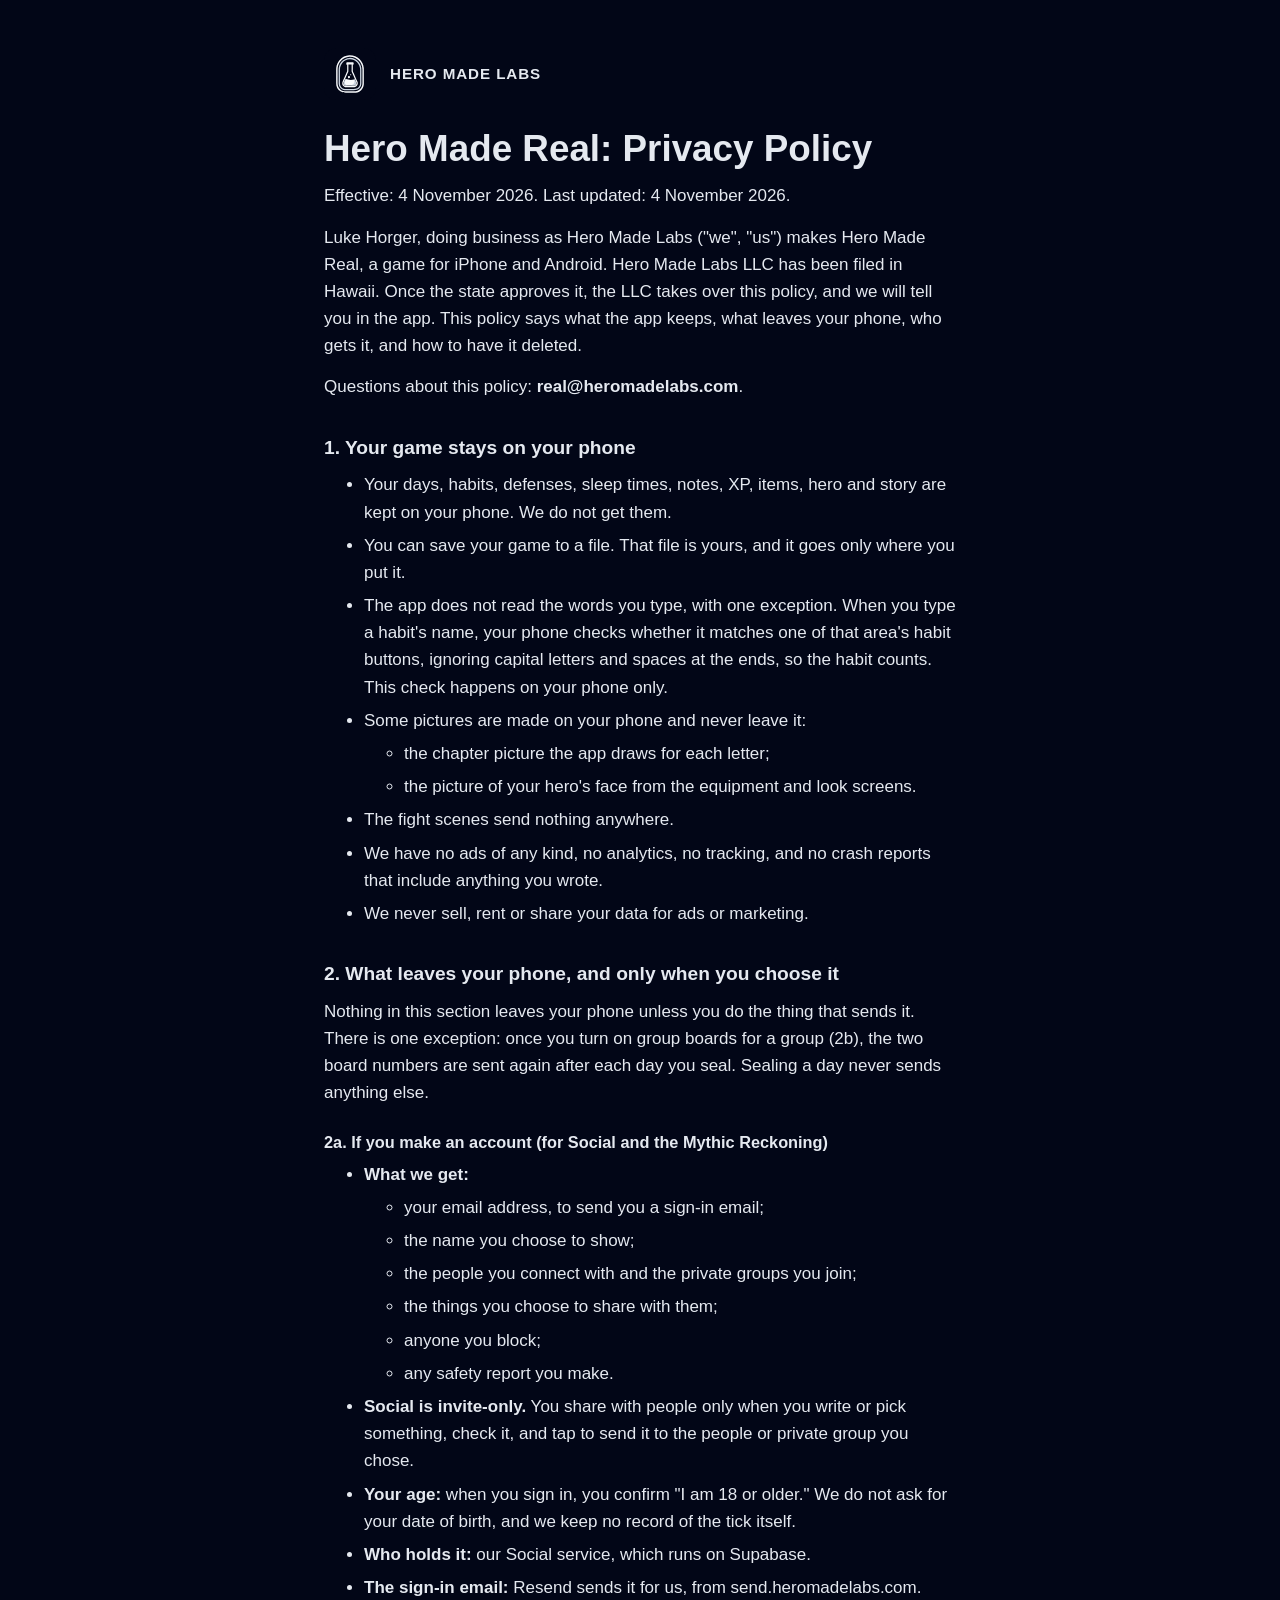
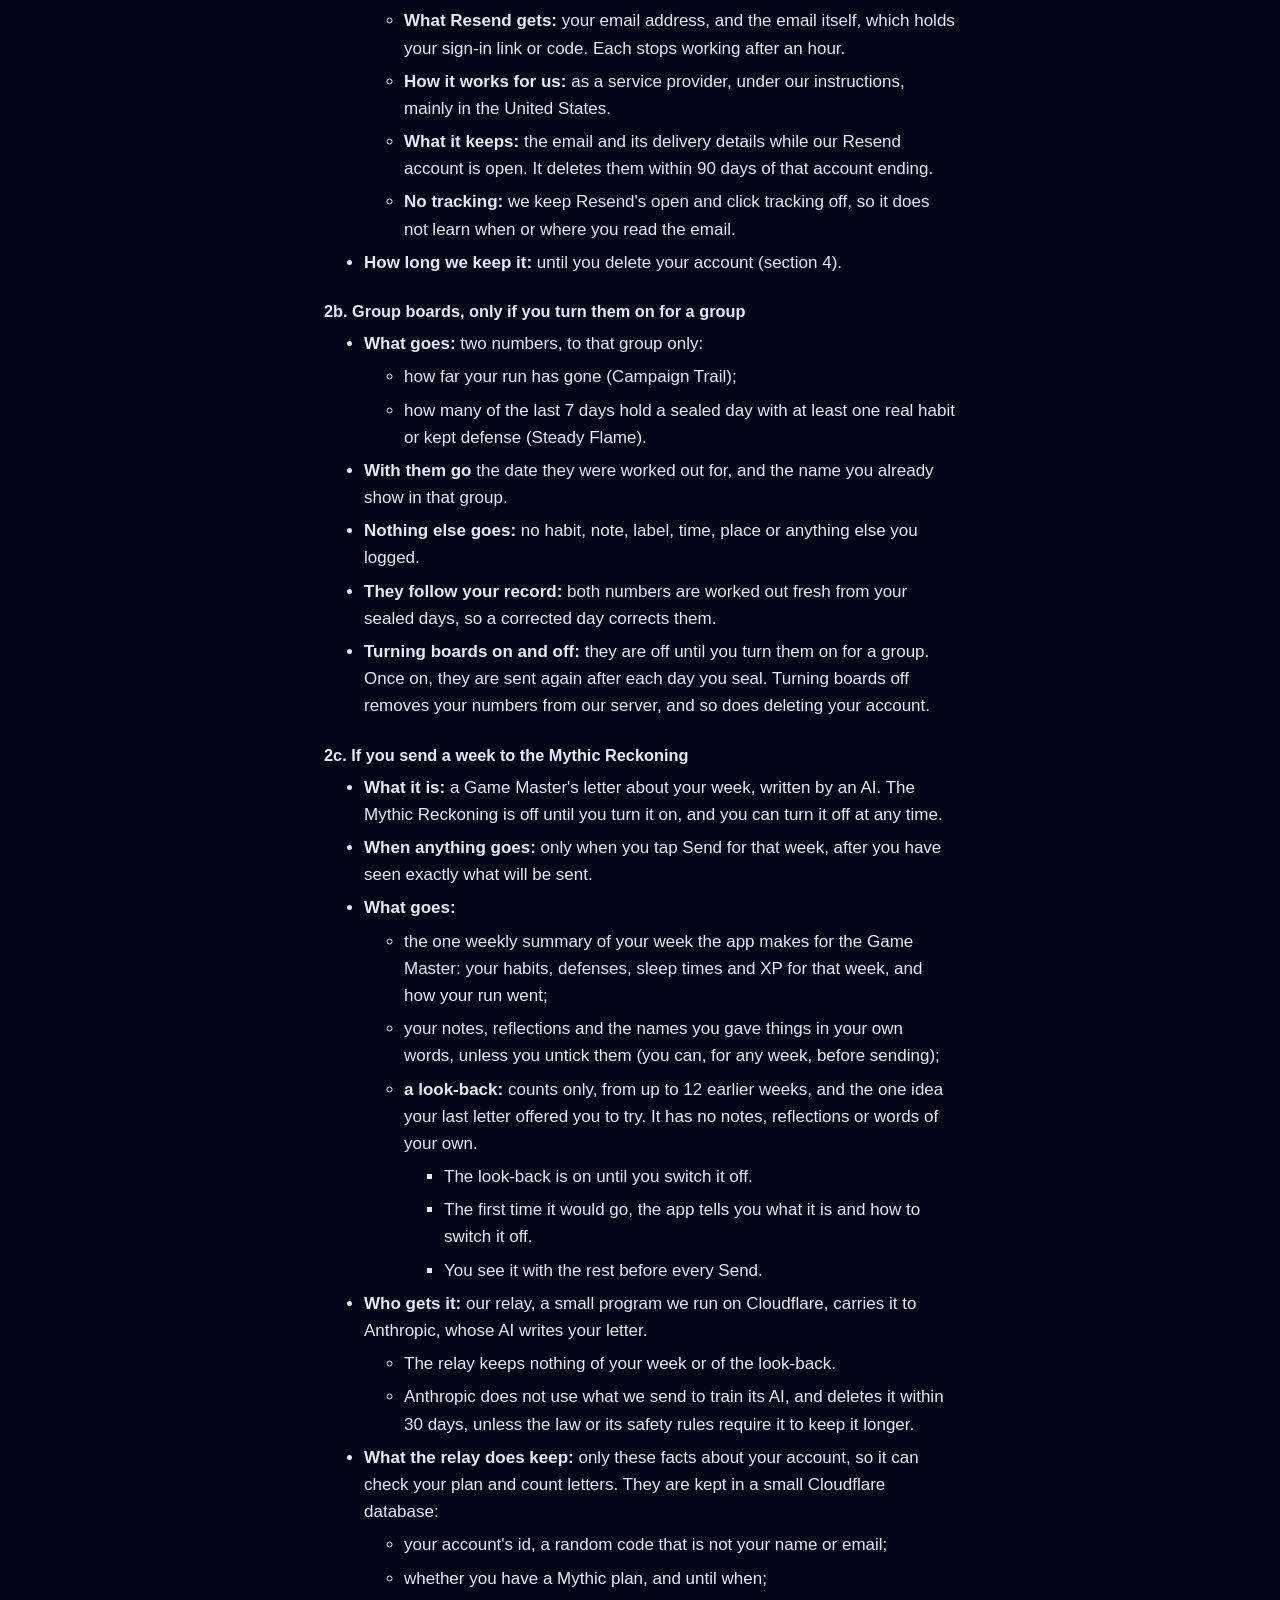
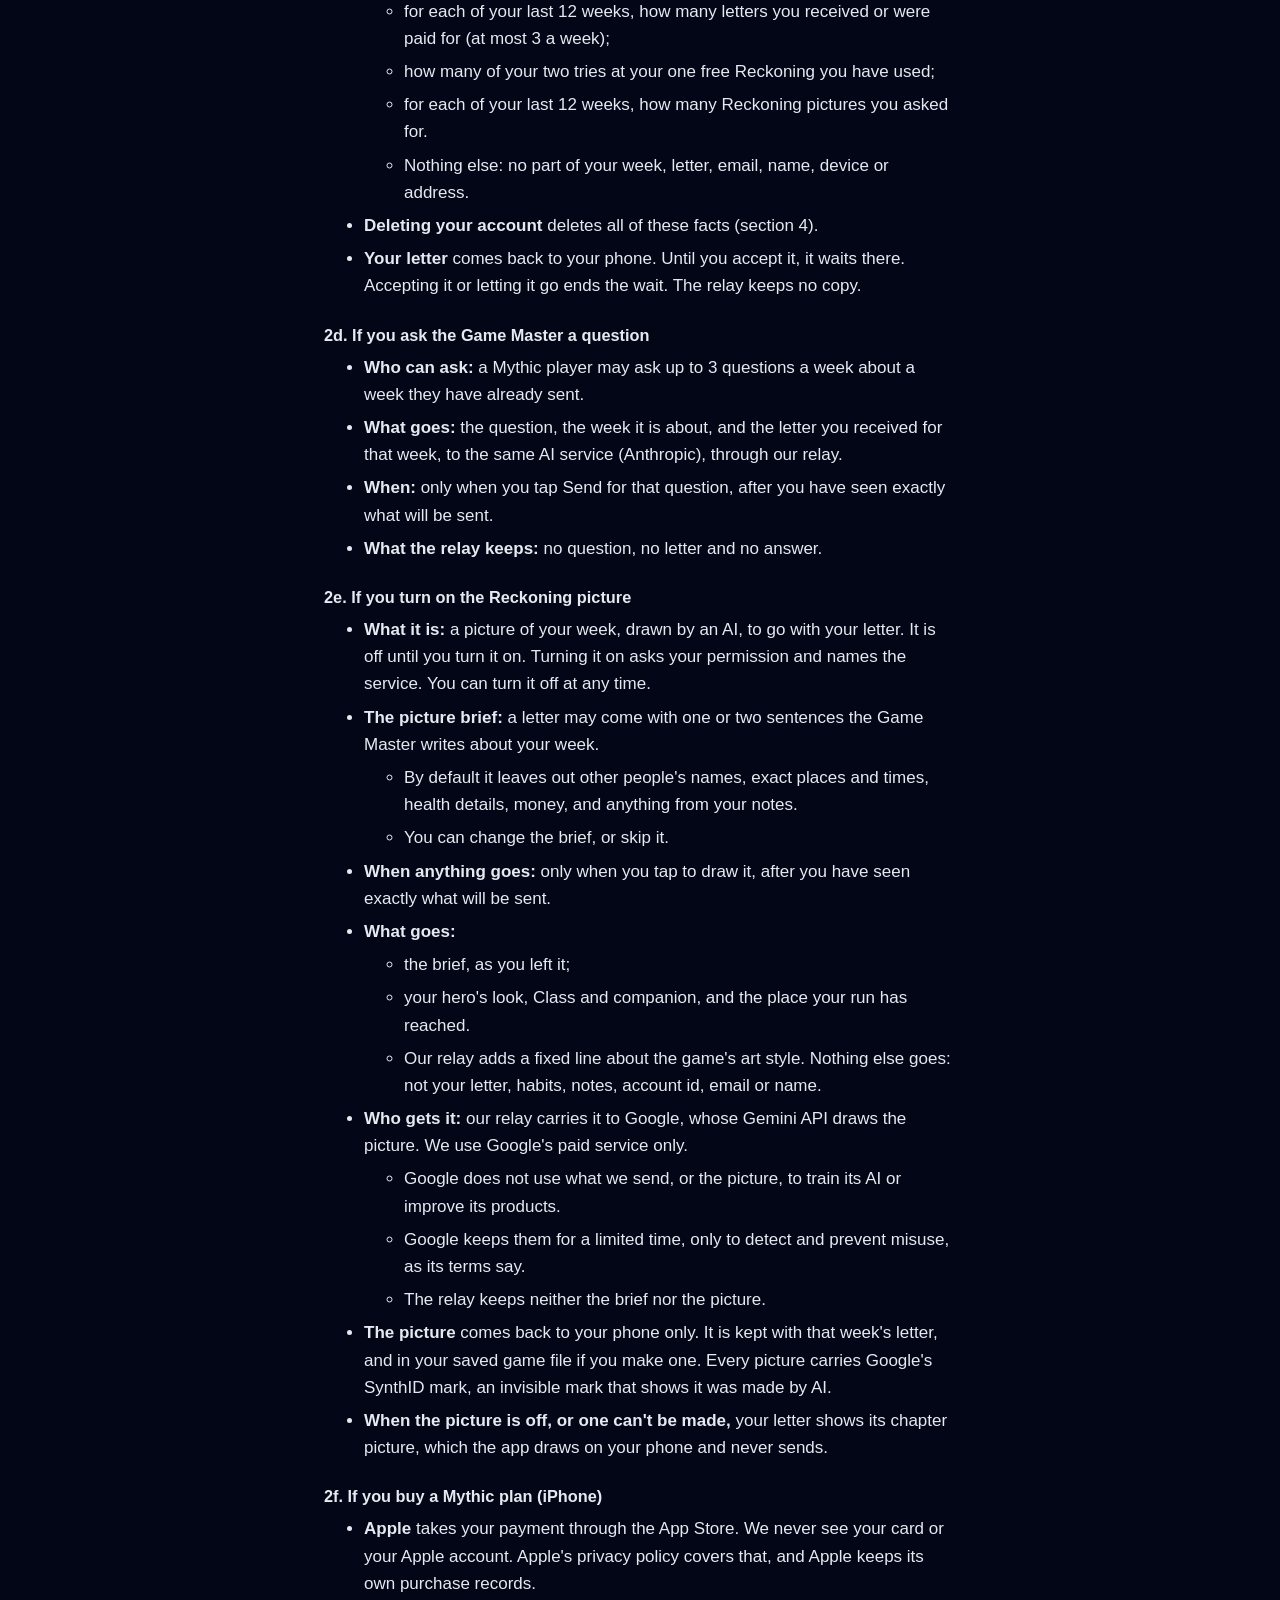
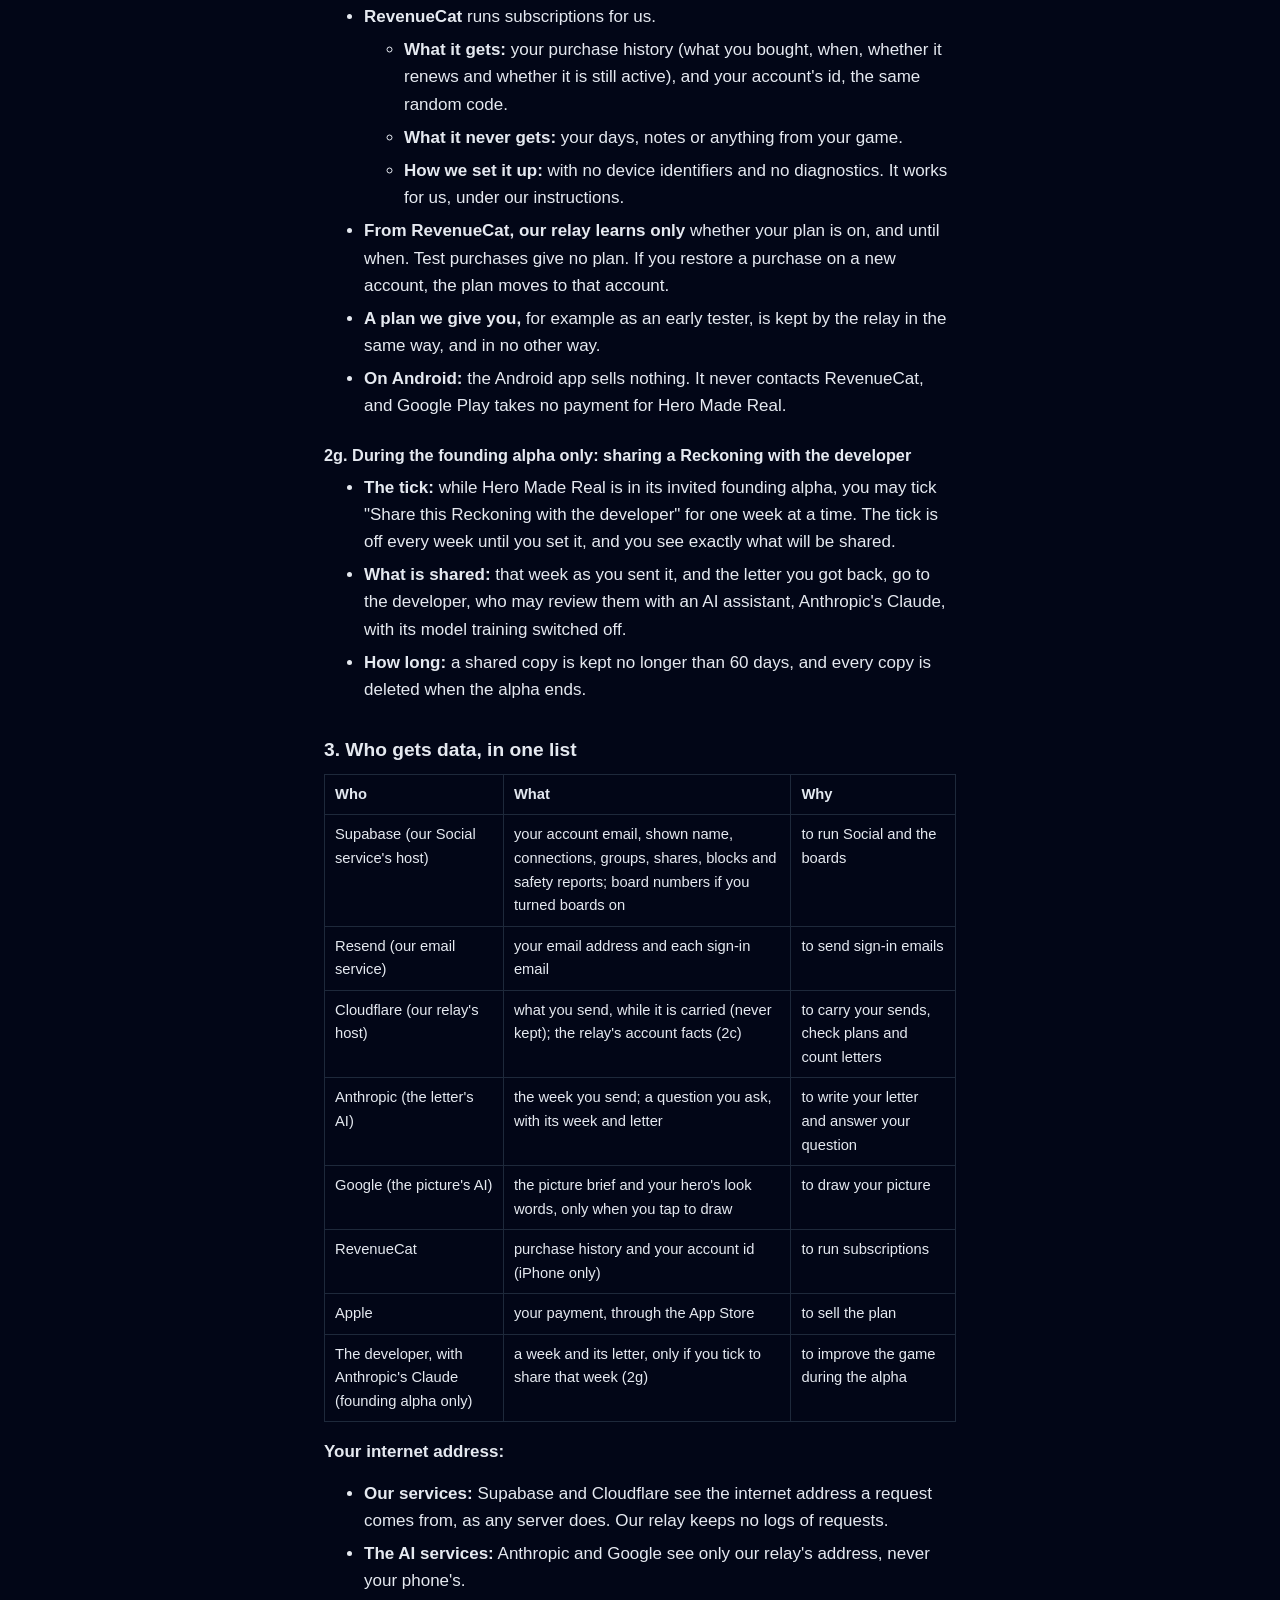
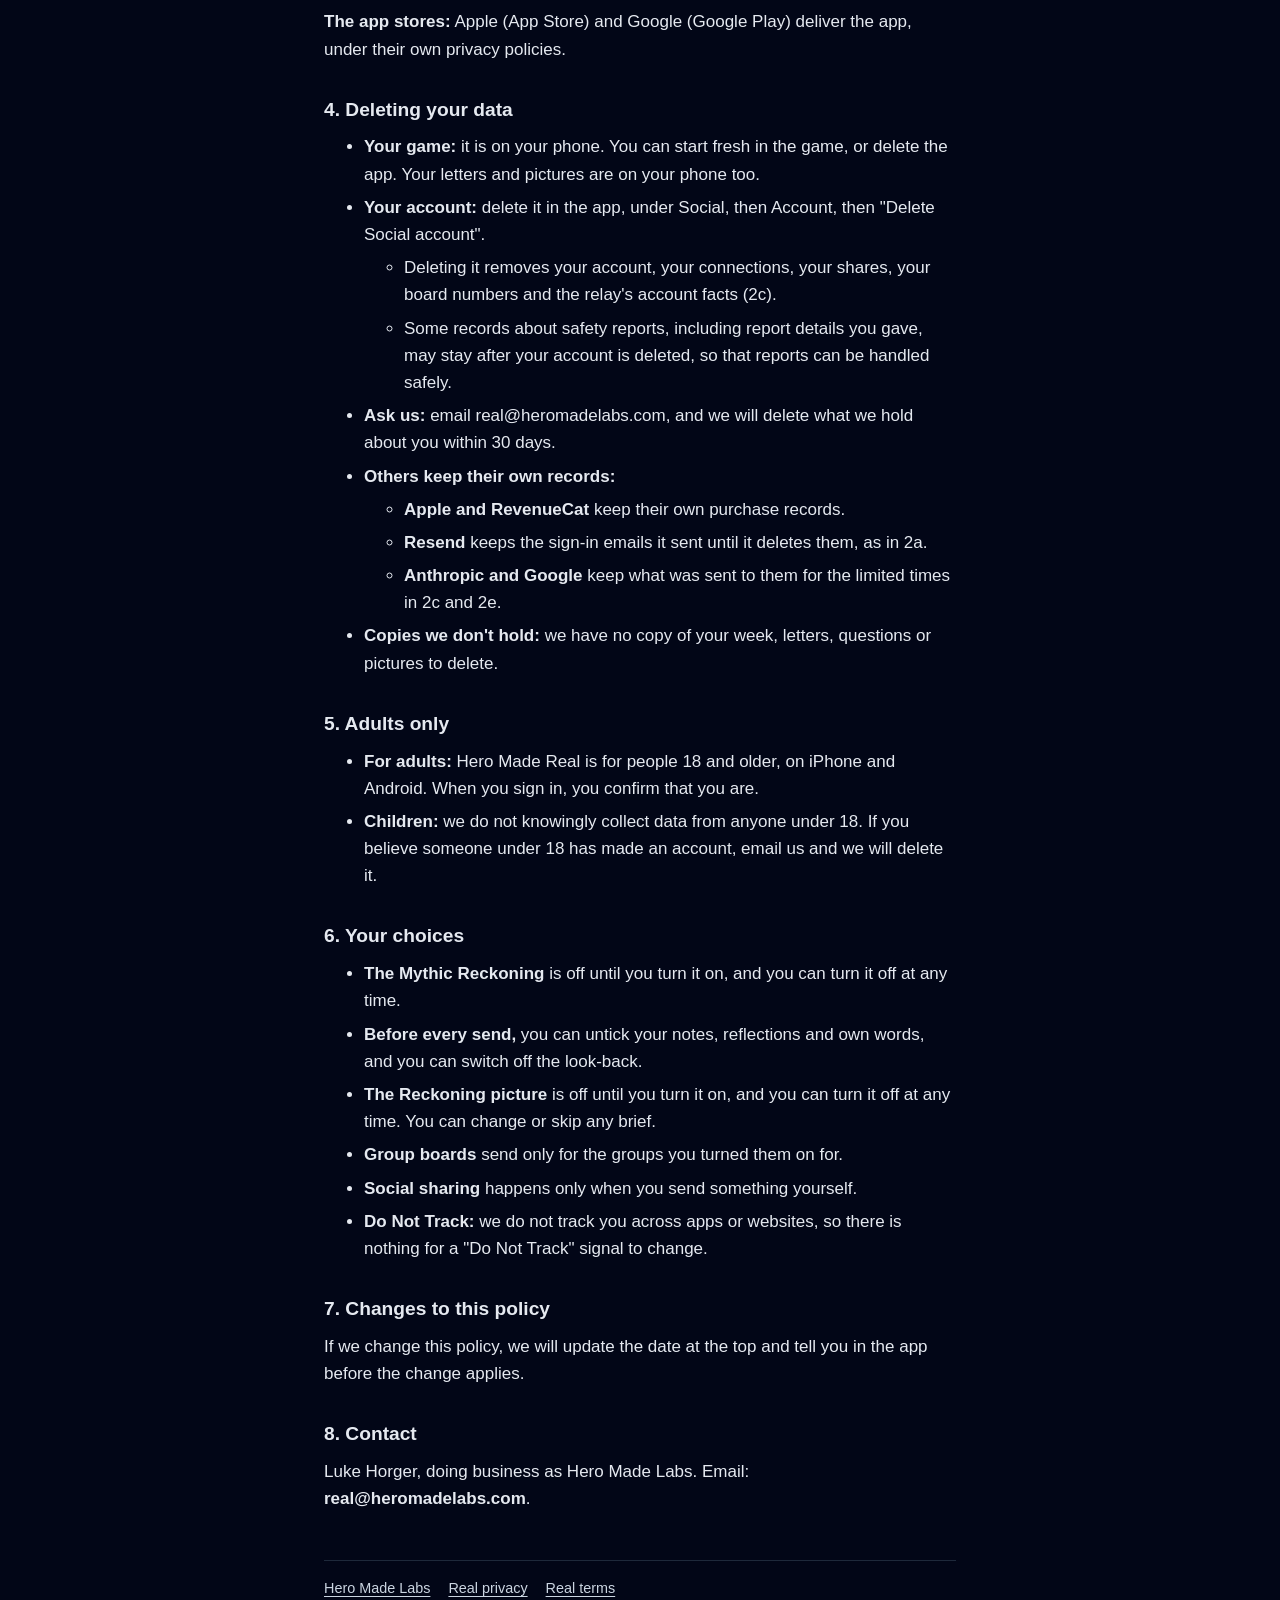
==== real/privacy/index.html @ fcfb4c6b "Add Hero Made Real privacy policy and terms of use Co-Authored-By: Claude Opus 5.5 <noreply@anthropi" ====
<!doctype html>
<html lang="en">
<head>
<meta charset="utf-8">
<meta name="viewport" content="width=device-width, initial-scale=1, viewport-fit=cover">
<title>Hero Made Real: Privacy Policy</title>
<meta name="description" content="What Hero Made Real keeps, what leaves your phone, who gets it, and how to have it deleted.">
<link rel="icon" href="/assets/labs-256.png">
<link rel="stylesheet" href="/assets/site.css">
</head>
<body>
<main class="doc">
  <a class="brand" href="/"><img src="/assets/labs.svg" alt=""><span>Hero Made Labs</span></a>
  <h1>Hero Made Real: Privacy Policy</h1>
  <p>Effective: 4 November 2026. Last updated: 4 November 2026.</p>
  <p>Luke Horger, doing business as Hero Made Labs ("we", "us") makes Hero Made Real, a game for iPhone and Android. Hero Made Labs LLC has been filed in Hawaii. Once the state approves it, the LLC takes over this policy, and we will tell you in the app. This policy says what the app keeps, what leaves your phone, who gets it, and how to have it deleted.</p>
  <p>Questions about this policy: <strong>real@heromadelabs.com</strong>.</p>
  <h2>1. Your game stays on your phone</h2>
  <ul><li>
  Your days, habits, defenses, sleep times, notes, XP, items, hero and story are kept on your phone. We do not get them.
  </li><li>
  You can save your game to a file. That file is yours, and it goes only where you put it.
  </li><li>
  The app does not read the words you type, with one exception. When you type a habit's name, your phone checks whether
   it matches one of that area's habit buttons, ignoring capital letters and spaces at the ends, so the habit counts. This
   check happens on your phone only.
  </li><li>
  Some pictures are made on your phone and never leave it:
  <ul><li>
  the chapter picture the app draws for each letter;
  </li><li>
  the picture of your hero's face from the equipment and look screens.
  </li></ul>
  </li><li>
  The fight scenes send nothing anywhere.
  </li><li>
  We have no ads of any kind, no analytics, no tracking, and no crash reports that include anything you wrote.
  </li><li>
  We never sell, rent or share your data for ads or marketing.
  </li></ul>
  <h2>2. What leaves your phone, and only when you choose it</h2>
  <p>Nothing in this section leaves your phone unless you do the thing that sends it. There is one exception: once you turn on group boards for a group (2b), the two board numbers are sent again after each day you seal. Sealing a day never sends anything else.</p>
  <h3>2a. If you make an account (for Social and the Mythic Reckoning)</h3>
  <ul><li>
  <strong>What we get:</strong>
  <ul><li>
  your email address, to send you a sign-in email;
  </li><li>
  the name you choose to show;
  </li><li>
  the people you connect with and the private groups you join;
  </li><li>
  the things you choose to share with them;
  </li><li>
  anyone you block;
  </li><li>
  any safety report you make.
  </li></ul>
  </li><li>
  <strong>Social is invite-only.</strong> You share with people only when you write or pick something, check it, and tap to send it
   to the people or private group you chose.
  </li><li>
  <strong>Your age:</strong> when you sign in, you confirm "I am 18 or older." We do not ask for your date of birth, and we keep no
   record of the tick itself.
  </li><li>
  <strong>Who holds it:</strong> our Social service, which runs on Supabase.
  </li><li>
  <strong>The sign-in email:</strong> Resend sends it for us, from send.heromadelabs.com.
  <ul><li>
  <strong>What Resend gets:</strong> your email address, and the email itself, which holds your sign-in link or code. Each stops
   working after an hour.
  </li><li>
  <strong>How it works for us:</strong> as a service provider, under our instructions, mainly in the United States.
  </li><li>
  <strong>What it keeps:</strong> the email and its delivery details while our Resend account is open. It deletes them within 90 days
   of that account ending.
  </li><li>
  <strong>No tracking:</strong> we keep Resend's open and click tracking off, so it does not learn when or where you read the email.
  </li></ul>
  </li><li>
  <strong>How long we keep it:</strong> until you delete your account (section 4).
  </li></ul>
  <h3>2b. Group boards, only if you turn them on for a group</h3>
  <ul><li>
  <strong>What goes:</strong> two numbers, to that group only:
  <ul><li>
  how far your run has gone (Campaign Trail);
  </li><li>
  how many of the last 7 days hold a sealed day with at least one real habit or kept defense (Steady Flame).
  </li></ul>
  </li><li>
  <strong>With them go</strong> the date they were worked out for, and the name you already show in that group.
  </li><li>
  <strong>Nothing else goes:</strong> no habit, note, label, time, place or anything else you logged.
  </li><li>
  <strong>They follow your record:</strong> both numbers are worked out fresh from your sealed days, so a corrected day corrects them.
  </li><li>
  <strong>Turning boards on and off:</strong> they are off until you turn them on for a group. Once on, they are sent again after each
   day you seal. Turning boards off removes your numbers from our server, and so does deleting your account.
  </li></ul>
  <h3>2c. If you send a week to the Mythic Reckoning</h3>
  <ul><li>
  <strong>What it is:</strong> a Game Master's letter about your week, written by an AI. The Mythic Reckoning is off until you turn it
   on, and you can turn it off at any time.
  </li><li>
  <strong>When anything goes:</strong> only when you tap Send for that week, after you have seen exactly what will be sent.
  </li><li>
  <strong>What goes:</strong>
  <ul><li>
  the one weekly summary of your week the app makes for the Game Master: your habits, defenses, sleep times and XP for
   that week, and how your run went;
  </li><li>
  your notes, reflections and the names you gave things in your own words, unless you untick them (you can, for any
   week, before sending);
  </li><li>
  <strong>a look-back:</strong> counts only, from up to 12 earlier weeks, and the one idea your last letter offered you to try. It has
   no notes, reflections or words of your own.
  <ul><li>
  The look-back is on until you switch it off.
  </li><li>
  The first time it would go, the app tells you what it is and how to switch it off.
  </li><li>
  You see it with the rest before every Send.
  </li></ul>
  </li></ul>
  </li><li>
  <strong>Who gets it:</strong> our relay, a small program we run on Cloudflare, carries it to Anthropic, whose AI writes your letter.
  <ul><li>
  The relay keeps nothing of your week or of the look-back.
  </li><li>
  Anthropic does not use what we send to train its AI, and deletes it within 30 days, unless the law or its safety
   rules require it to keep it longer.
  </li></ul>
  </li><li>
  <strong>What the relay does keep:</strong> only these facts about your account, so it can check your plan and count letters. They are
   kept in a small Cloudflare database:
  <ul><li>
  your account's id, a random code that is not your name or email;
  </li><li>
  whether you have a Mythic plan, and until when;
  </li><li>
  for each of your last 12 weeks, how many letters you received or were paid for (at most 3 a week);
  </li><li>
  how many of your two tries at your one free Reckoning you have used;
  </li><li>
  for each of your last 12 weeks, how many Reckoning pictures you asked for.
  </li><li>
  Nothing else: no part of your week, letter, email, name, device or address.
  </li></ul>
  </li><li>
  <strong>Deleting your account</strong> deletes all of these facts (section 4).
  </li><li>
  <strong>Your letter</strong> comes back to your phone. Until you accept it, it waits there. Accepting it or letting it go ends the
   wait. The relay keeps no copy.
  </li></ul>
  <h3>2d. If you ask the Game Master a question</h3>
  <ul><li>
  <strong>Who can ask:</strong> a Mythic player may ask up to 3 questions a week about a week they have already sent.
  </li><li>
  <strong>What goes:</strong> the question, the week it is about, and the letter you received for that week, to the same AI service
   (Anthropic), through our relay.
  </li><li>
  <strong>When:</strong> only when you tap Send for that question, after you have seen exactly what will be sent.
  </li><li>
  <strong>What the relay keeps:</strong> no question, no letter and no answer.
  </li></ul>
  <h3>2e. If you turn on the Reckoning picture</h3>
  <ul><li>
  <strong>What it is:</strong> a picture of your week, drawn by an AI, to go with your letter. It is off until you turn it on.
   Turning it on asks your permission and names the service. You can turn it off at any time.
  </li><li>
  <strong>The picture brief:</strong> a letter may come with one or two sentences the Game Master writes about your week.
  <ul><li>
  By default it leaves out other people's names, exact places and times, health details, money, and anything from your
   notes.
  </li><li>
  You can change the brief, or skip it.
  </li></ul>
  </li><li>
  <strong>When anything goes:</strong> only when you tap to draw it, after you have seen exactly what will be sent.
  </li><li>
  <strong>What goes:</strong>
  <ul><li>
  the brief, as you left it;
  </li><li>
  your hero's look, Class and companion, and the place your run has reached.
  </li><li>
  Our relay adds a fixed line about the game's art style. Nothing else goes: not your letter, habits, notes, account id,
   email or name.
  </li></ul>
  </li><li>
  <strong>Who gets it:</strong> our relay carries it to Google, whose Gemini API draws the picture. We use Google's paid service only.
  <ul><li>
  Google does not use what we send, or the picture, to train its AI or improve its products.
  </li><li>
  Google keeps them for a limited time, only to detect and prevent misuse, as its terms say.
  </li><li>
  The relay keeps neither the brief nor the picture.
  </li></ul>
  </li><li>
  <strong>The picture</strong> comes back to your phone only. It is kept with that week's letter, and in your saved game file if you
   make one. Every picture carries Google's SynthID mark, an invisible mark that shows it was made by AI.
  </li><li>
  <strong>When the picture is off, or one can't be made,</strong> your letter shows its chapter picture, which the app draws on your
   phone and never sends.
  </li></ul>
  <h3>2f. If you buy a Mythic plan (iPhone)</h3>
  <ul><li>
  <strong>Apple</strong> takes your payment through the App Store. We never see your card or your Apple account. Apple's privacy
   policy covers that, and Apple keeps its own purchase records.
  </li><li>
  <strong>RevenueCat</strong> runs subscriptions for us.
  <ul><li>
  <strong>What it gets:</strong> your purchase history (what you bought, when, whether it renews and whether it is still active), and
   your account's id, the same random code.
  </li><li>
  <strong>What it never gets:</strong> your days, notes or anything from your game.
  </li><li>
  <strong>How we set it up:</strong> with no device identifiers and no diagnostics. It works for us, under our instructions.
  </li></ul>
  </li><li>
  <strong>From RevenueCat, our relay learns only</strong> whether your plan is on, and until when. Test purchases give no plan. If you
   restore a purchase on a new account, the plan moves to that account.
  </li><li>
  <strong>A plan we give you,</strong> for example as an early tester, is kept by the relay in the same way, and in no other way.
  </li><li>
  <strong>On Android:</strong> the Android app sells nothing. It never contacts RevenueCat, and Google Play takes no payment for Hero
   Made Real.
  </li></ul>
  <h3>2g. During the founding alpha only: sharing a Reckoning with the developer</h3>
  <ul><li>
  <strong>The tick:</strong> while Hero Made Real is in its invited founding alpha, you may tick "Share this Reckoning with the
   developer" for one week at a time. The tick is off every week until you set it, and you see exactly what will be shared.
  </li><li>
  <strong>What is shared:</strong> that week as you sent it, and the letter you got back, go to the developer, who may review them with
   an AI assistant, Anthropic's Claude, with its model training switched off.
  </li><li>
  <strong>How long:</strong> a shared copy is kept no longer than 60 days, and every copy is deleted when the alpha ends.
  </li></ul>
  <h2>3. Who gets data, in one list</h2>
  <div class="table"><table><thead><tr><th>Who</th><th>What</th><th>Why</th></tr></thead><tbody>
  <tr><td>Supabase (our Social service's host)</td><td>your account email, shown name, connections, groups, shares, blocks and safety reports; board numbers if you turned boards on</td><td>to run Social and the boards</td></tr>
  <tr><td>Resend (our email service)</td><td>your email address and each sign-in email</td><td>to send sign-in emails</td></tr>
  <tr><td>Cloudflare (our relay's host)</td><td>what you send, while it is carried (never kept); the relay's account facts (2c)</td><td>to carry your sends, check plans and count letters</td></tr>
  <tr><td>Anthropic (the letter's AI)</td><td>the week you send; a question you ask, with its week and letter</td><td>to write your letter and answer your question</td></tr>
  <tr><td>Google (the picture's AI)</td><td>the picture brief and your hero's look words, only when you tap to draw</td><td>to draw your picture</td></tr>
  <tr><td>RevenueCat</td><td>purchase history and your account id (iPhone only)</td><td>to run subscriptions</td></tr>
  <tr><td>Apple</td><td>your payment, through the App Store</td><td>to sell the plan</td></tr>
  <tr><td>The developer, with Anthropic's Claude (founding alpha only)</td><td>a week and its letter, only if you tick to share that week (2g)</td><td>to improve the game during the alpha</td></tr>
  </tbody></table></div>
  <p><strong>Your internet address:</strong></p>
  <ul><li>
  <strong>Our services:</strong> Supabase and Cloudflare see the internet address a request comes from, as any server does. Our relay
   keeps no logs of requests.
  </li><li>
  <strong>The AI services:</strong> Anthropic and Google see only our relay's address, never your phone's.
  </li></ul>
  <p><strong>The app stores:</strong> Apple (App Store) and Google (Google Play) deliver the app, under their own privacy policies.</p>
  <h2>4. Deleting your data</h2>
  <ul><li>
  <strong>Your game:</strong> it is on your phone. You can start fresh in the game, or delete the app. Your letters and pictures are on
   your phone too.
  </li><li>
  <strong>Your account:</strong> delete it in the app, under Social, then Account, then "Delete Social account".
  <ul><li>
  Deleting it removes your account, your connections, your shares, your board numbers and the relay's account facts
   (2c).
  </li><li>
  Some records about safety reports, including report details you gave, may stay after your account is deleted, so
   that reports can be handled safely.
  </li></ul>
  </li><li>
  <strong>Ask us:</strong> email real@heromadelabs.com, and we will delete what we hold about you within 30 days.
  </li><li>
  <strong>Others keep their own records:</strong>
  <ul><li>
  <strong>Apple and RevenueCat</strong> keep their own purchase records.
  </li><li>
  <strong>Resend</strong> keeps the sign-in emails it sent until it deletes them, as in 2a.
  </li><li>
  <strong>Anthropic and Google</strong> keep what was sent to them for the limited times in 2c and 2e.
  </li></ul>
  </li><li>
  <strong>Copies we don't hold:</strong> we have no copy of your week, letters, questions or pictures to delete.
  </li></ul>
  <h2>5. Adults only</h2>
  <ul><li>
  <strong>For adults:</strong> Hero Made Real is for people 18 and older, on iPhone and Android. When you sign in, you confirm that you
   are.
  </li><li>
  <strong>Children:</strong> we do not knowingly collect data from anyone under 18. If you believe someone under 18 has made an account,
   email us and we will delete it.
  </li></ul>
  <h2>6. Your choices</h2>
  <ul><li>
  <strong>The Mythic Reckoning</strong> is off until you turn it on, and you can turn it off at any time.
  </li><li>
  <strong>Before every send,</strong> you can untick your notes, reflections and own words, and you can switch off the look-back.
  </li><li>
  <strong>The Reckoning picture</strong> is off until you turn it on, and you can turn it off at any time. You can change or skip any
   brief.
  </li><li>
  <strong>Group boards</strong> send only for the groups you turned them on for.
  </li><li>
  <strong>Social sharing</strong> happens only when you send something yourself.
  </li><li>
  <strong>Do Not Track:</strong> we do not track you across apps or websites, so there is nothing for a "Do Not Track" signal to
   change.
  </li></ul>
  <h2>7. Changes to this policy</h2>
  <p>If we change this policy, we will update the date at the top and tell you in the app before the change applies.</p>
  <h2>8. Contact</h2>
  <p>Luke Horger, doing business as Hero Made Labs. Email: <strong>real@heromadelabs.com</strong>.</p>
  <footer><a href="/">Hero Made Labs</a><a href="/real/privacy">Real privacy</a><a href="/real/terms">Real terms</a></footer>
</main>
</body>
</html>
---- assets/site.css ----
/* heromadelabs.com: one quiet column on the family's near-black, with the Labs silver accent. */
:root { --bg: #020617; --fg: #e5e9f0; --muted: #94a3b8; --line: #1e293b; --accent: #e2e8f0; --link: #cbd5e1; }
* { box-sizing: border-box; }
html { -webkit-text-size-adjust: 100%; }
body { margin: 0; background: var(--bg); color: var(--fg); font: 17px/1.6 -apple-system, BlinkMacSystemFont, "Segoe UI", Inter, sans-serif; }
main { max-width: 42rem; margin: 0 auto; padding: 48px max(20px, env(safe-area-inset-right, 0px)) 64px max(20px, env(safe-area-inset-left, 0px)); }
a { color: var(--link); text-underline-offset: 3px; }
a:focus-visible { outline: 2px solid var(--accent); outline-offset: 2px; }
.brand { display: flex; align-items: center; gap: 14px; margin-bottom: 28px; text-decoration: none; color: var(--fg); }
.brand img { width: 52px; height: 52px; border-radius: 12px; }
.brand span { font-weight: 800; letter-spacing: .06em; text-transform: uppercase; font-size: .95rem; }
h1 { font-size: clamp(1.7rem, 5vw, 2.3rem); line-height: 1.15; margin: 0 0 12px; text-wrap: balance; }
h2 { font-size: 1.2rem; margin: 32px 0 8px; }
h3 { font-size: 1.02rem; margin: 22px 0 6px; }
p, ul, ol { margin: 0 0 14px; }
li { margin-bottom: 6px; }
.lede { color: var(--muted); font-size: 1.1rem; }
.meta { color: var(--muted); font-size: .9rem; }
.apps { list-style: none; padding: 0; display: grid; gap: 12px; margin: 24px 0; }
.apps li { border: 1px solid var(--line); border-radius: 12px; padding: 14px 16px; }
.apps b { display: block; }
footer { margin-top: 48px; padding-top: 16px; border-top: 1px solid var(--line); color: var(--muted); font-size: .9rem; display: flex; flex-wrap: wrap; gap: 6px 18px; }
.doc ul ul { margin: 6px 0 0; }
.table { overflow-x: auto; margin: 0 0 16px; }
.table table { border-collapse: collapse; width: 100%; font-size: .92rem; }
.table th, .table td { border: 1px solid var(--line); padding: 8px 10px; text-align: left; vertical-align: top; }
.table th { color: var(--accent); }
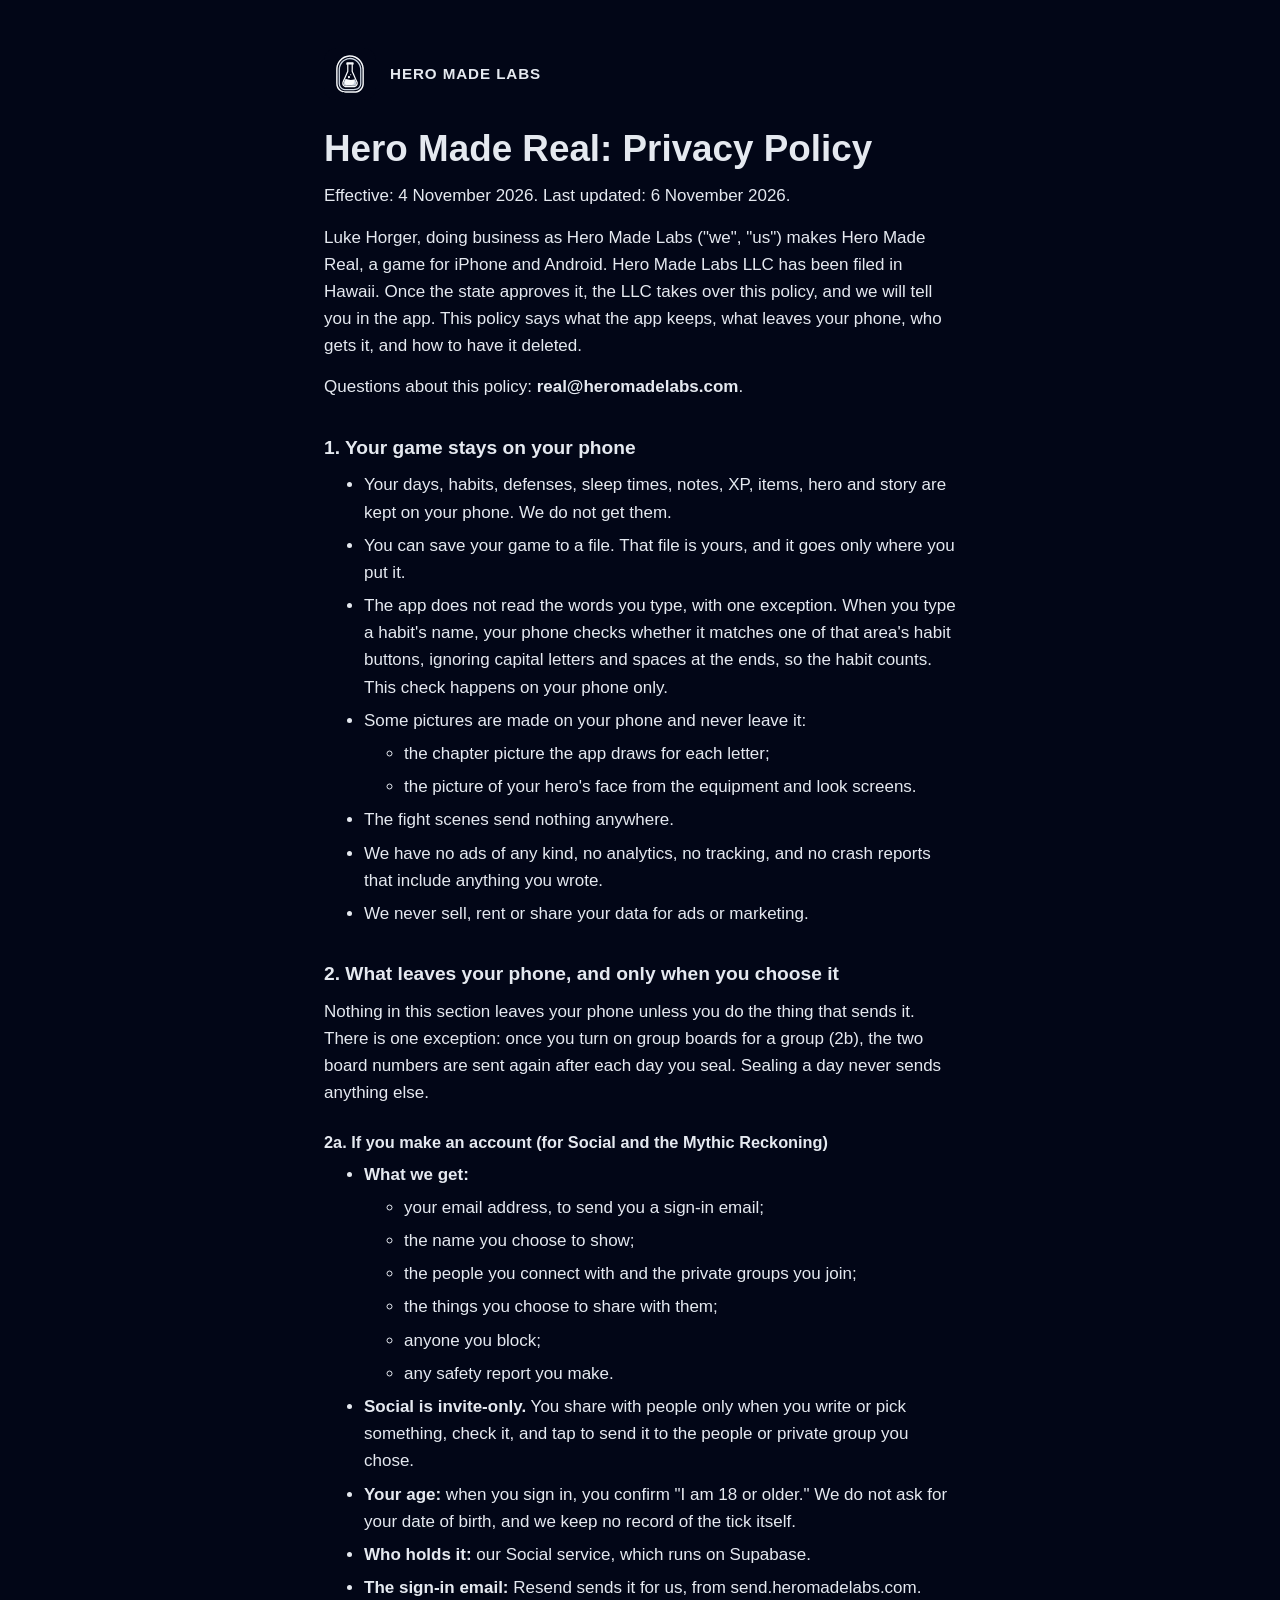
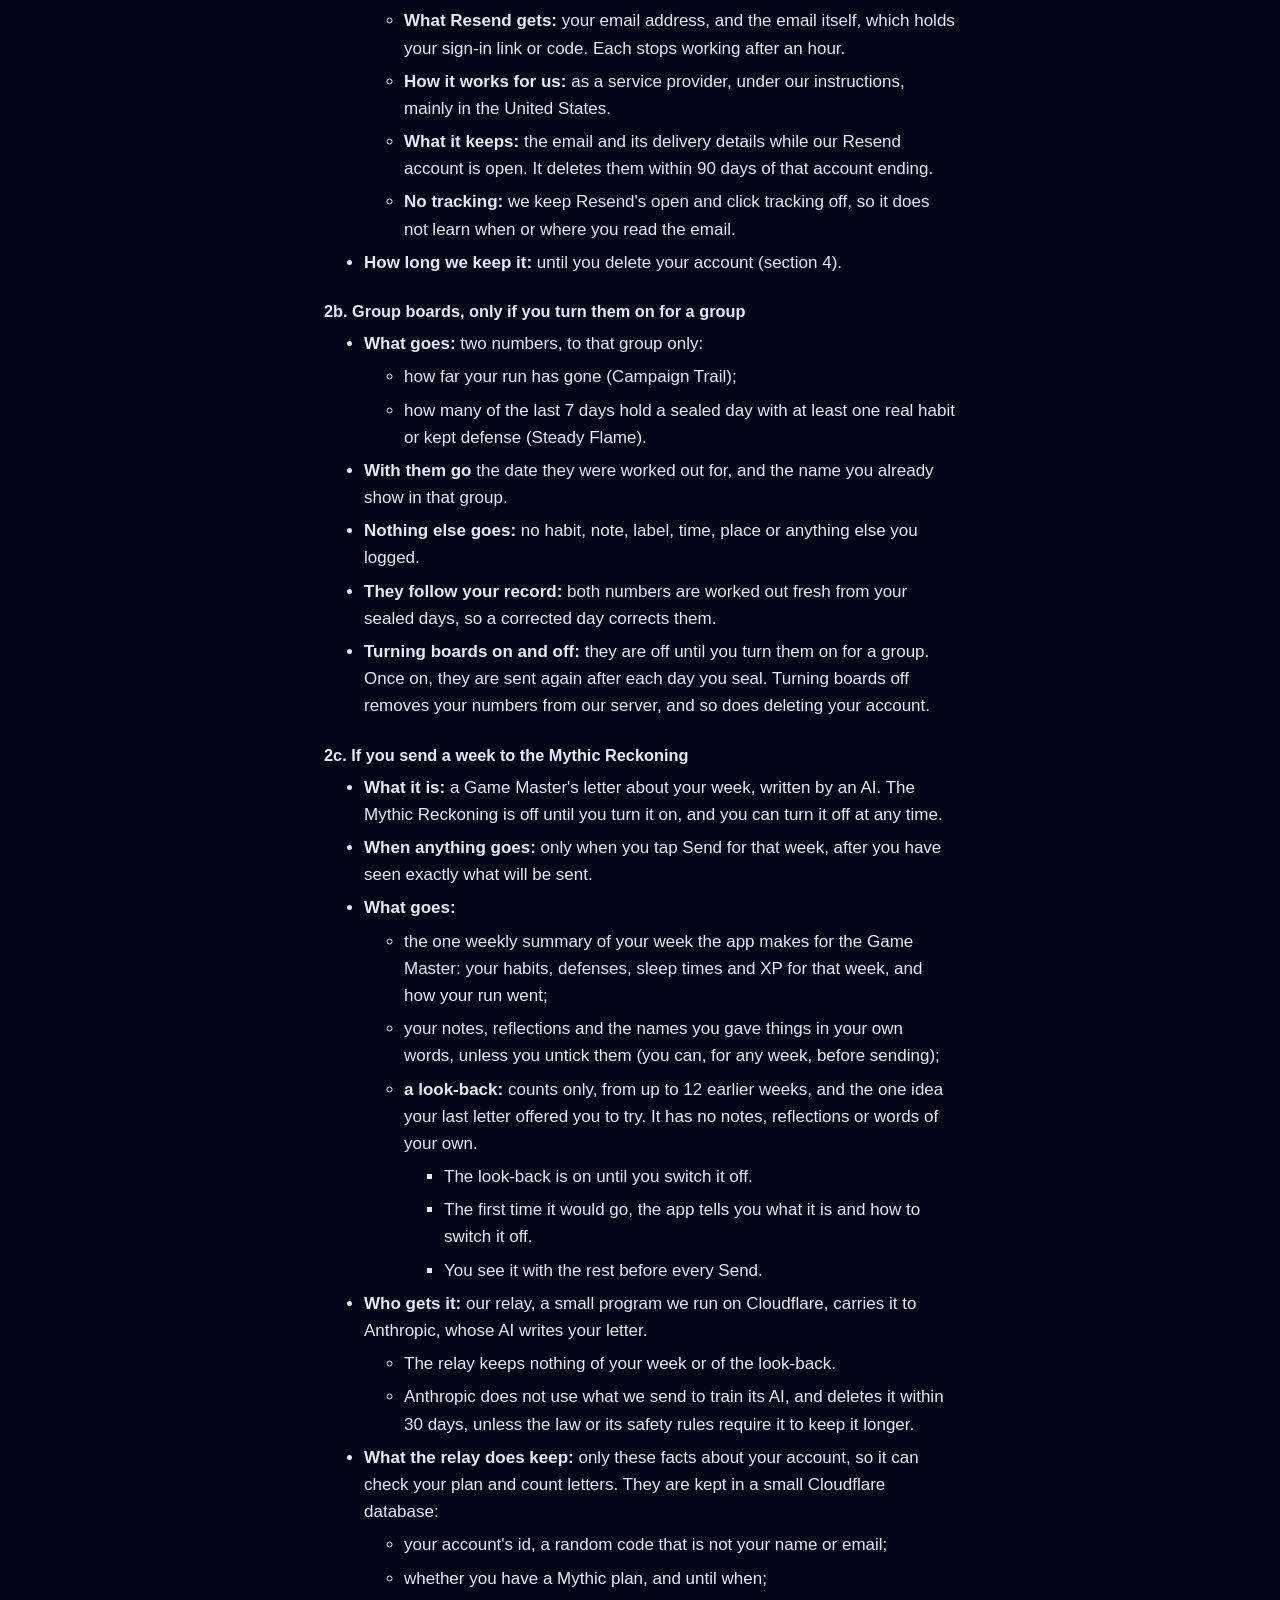
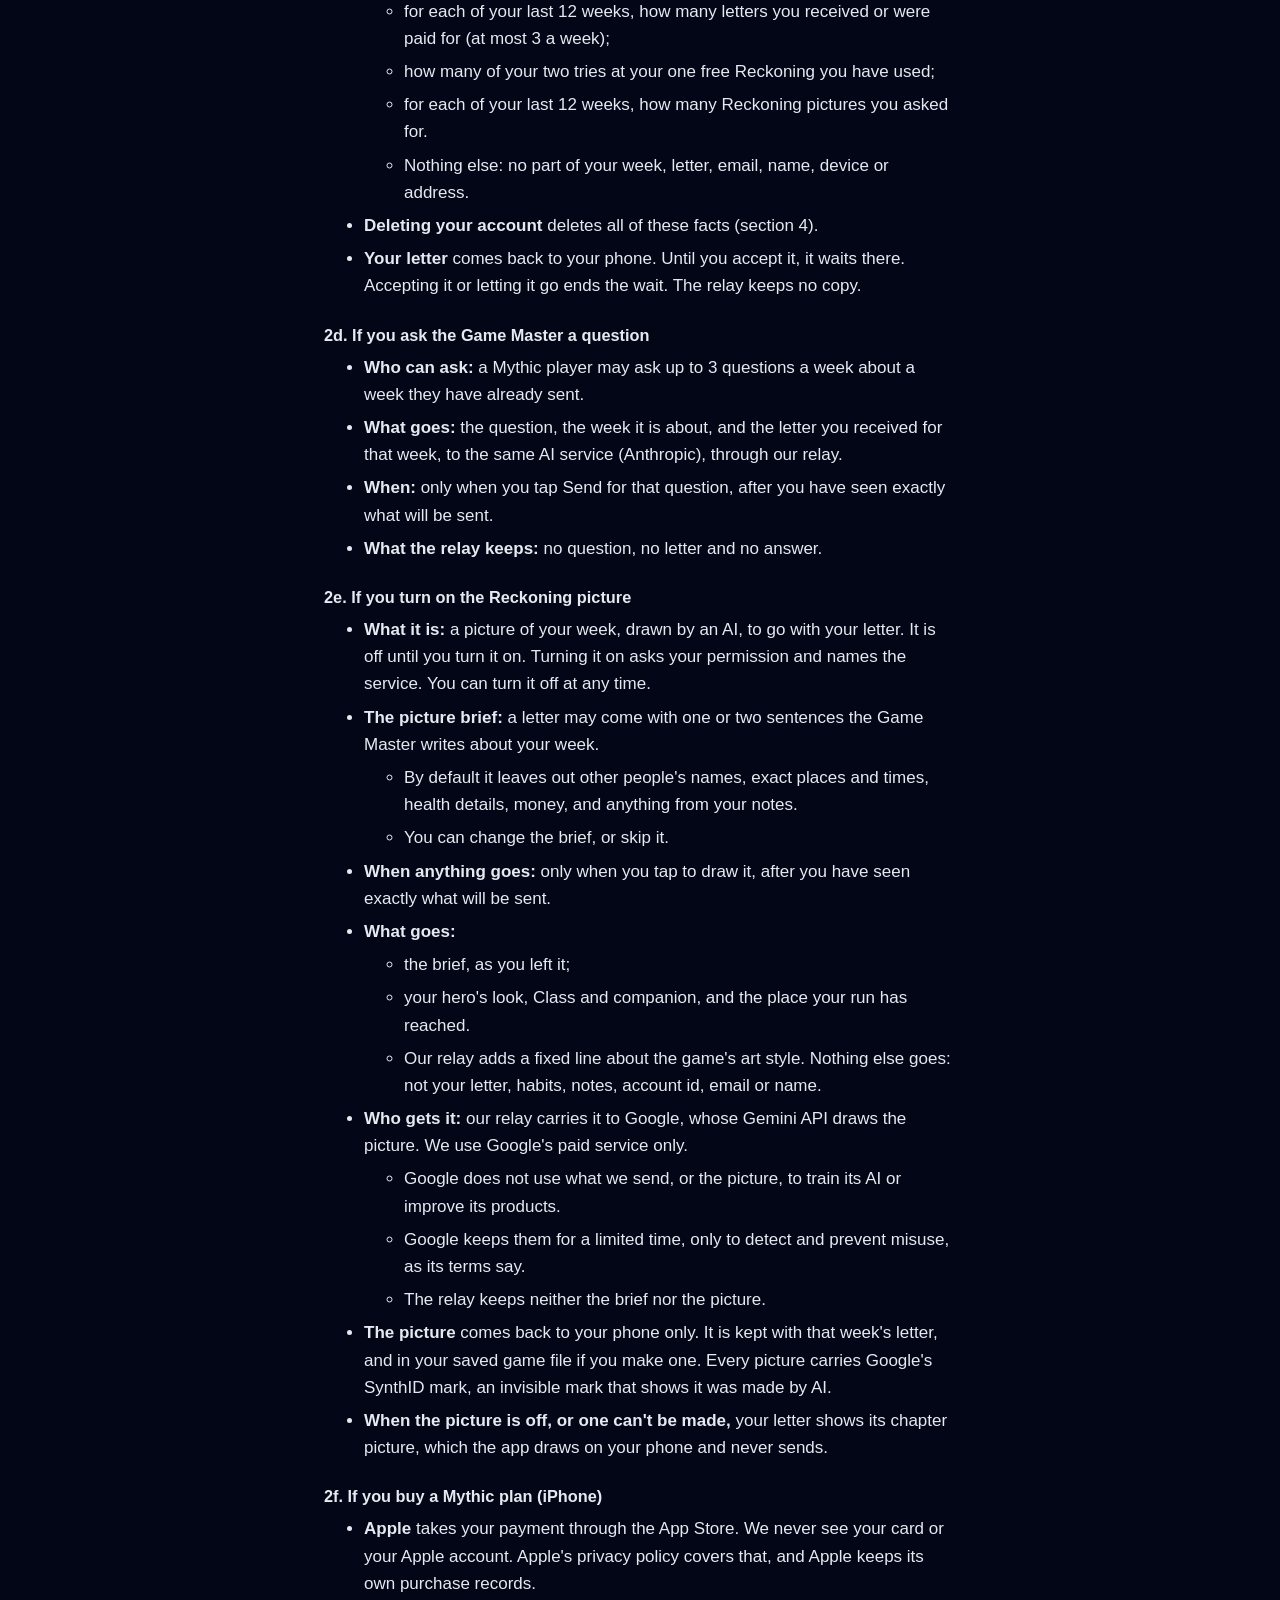
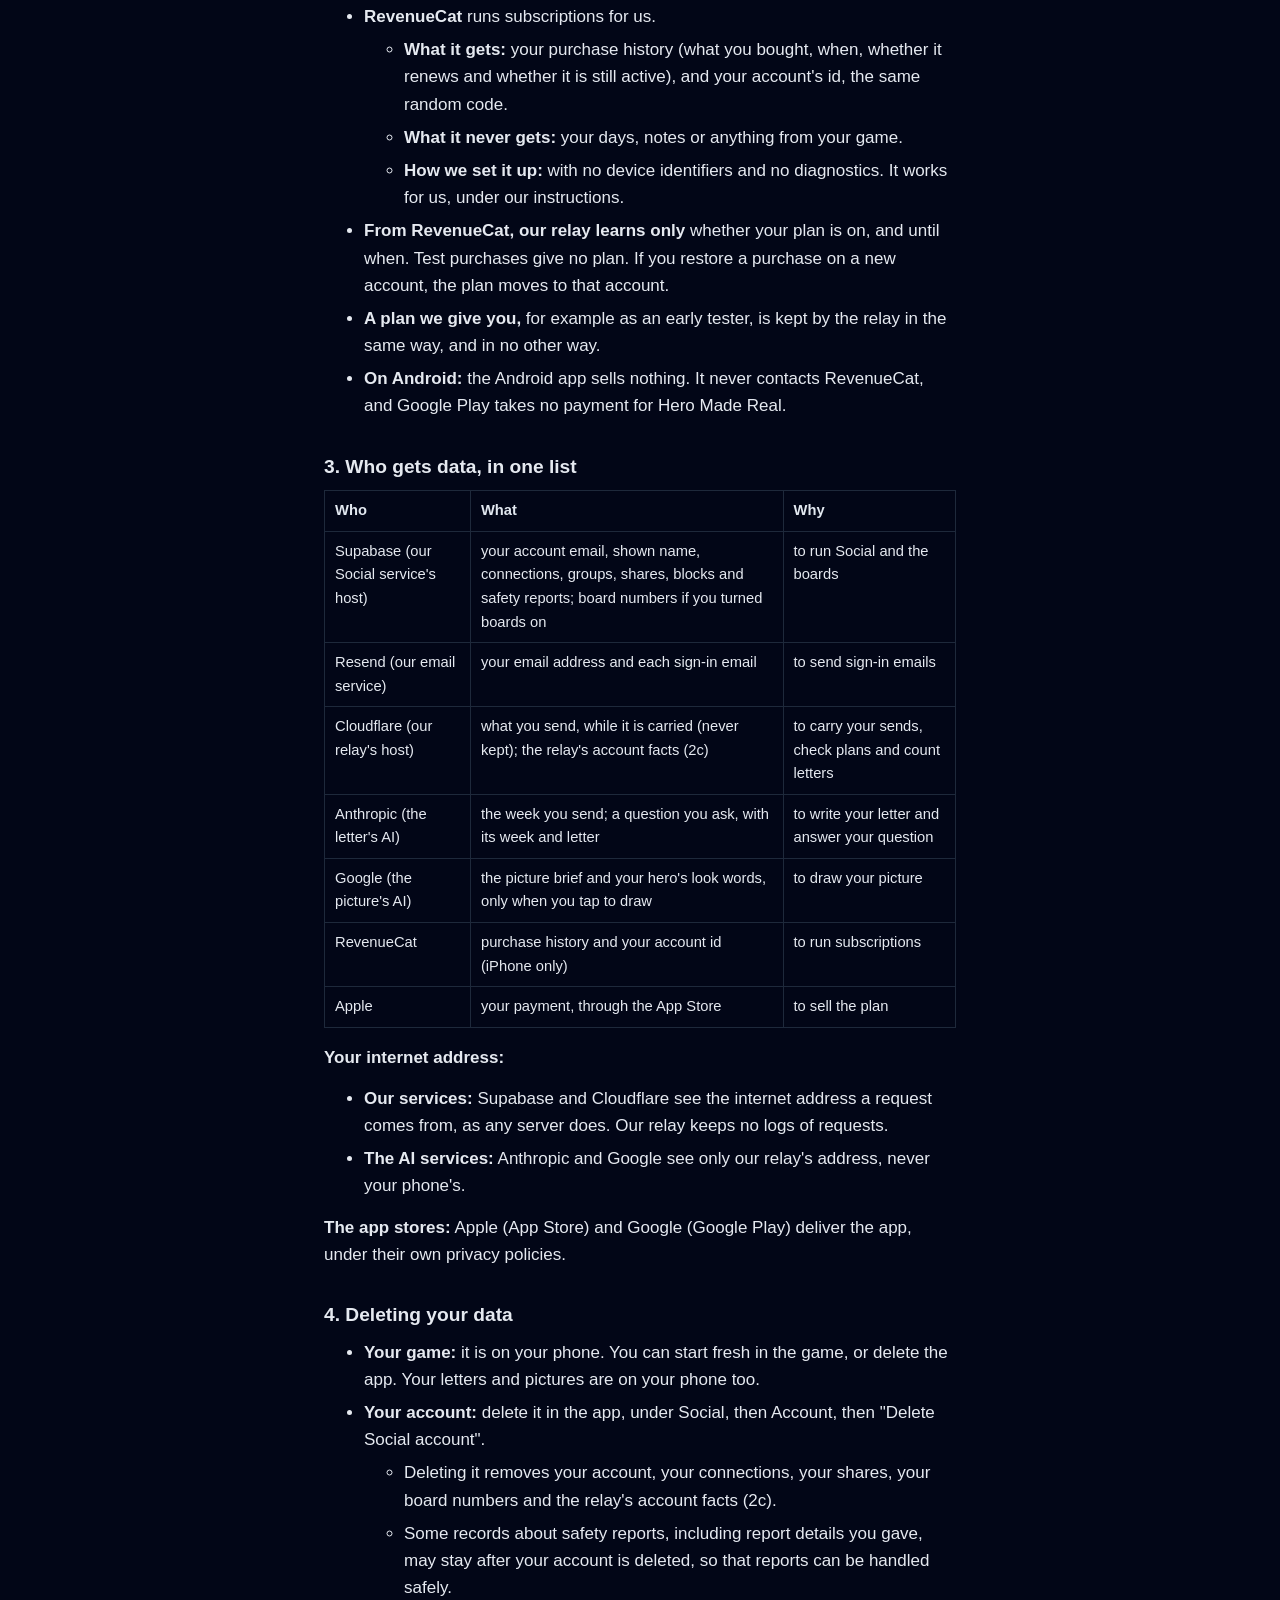
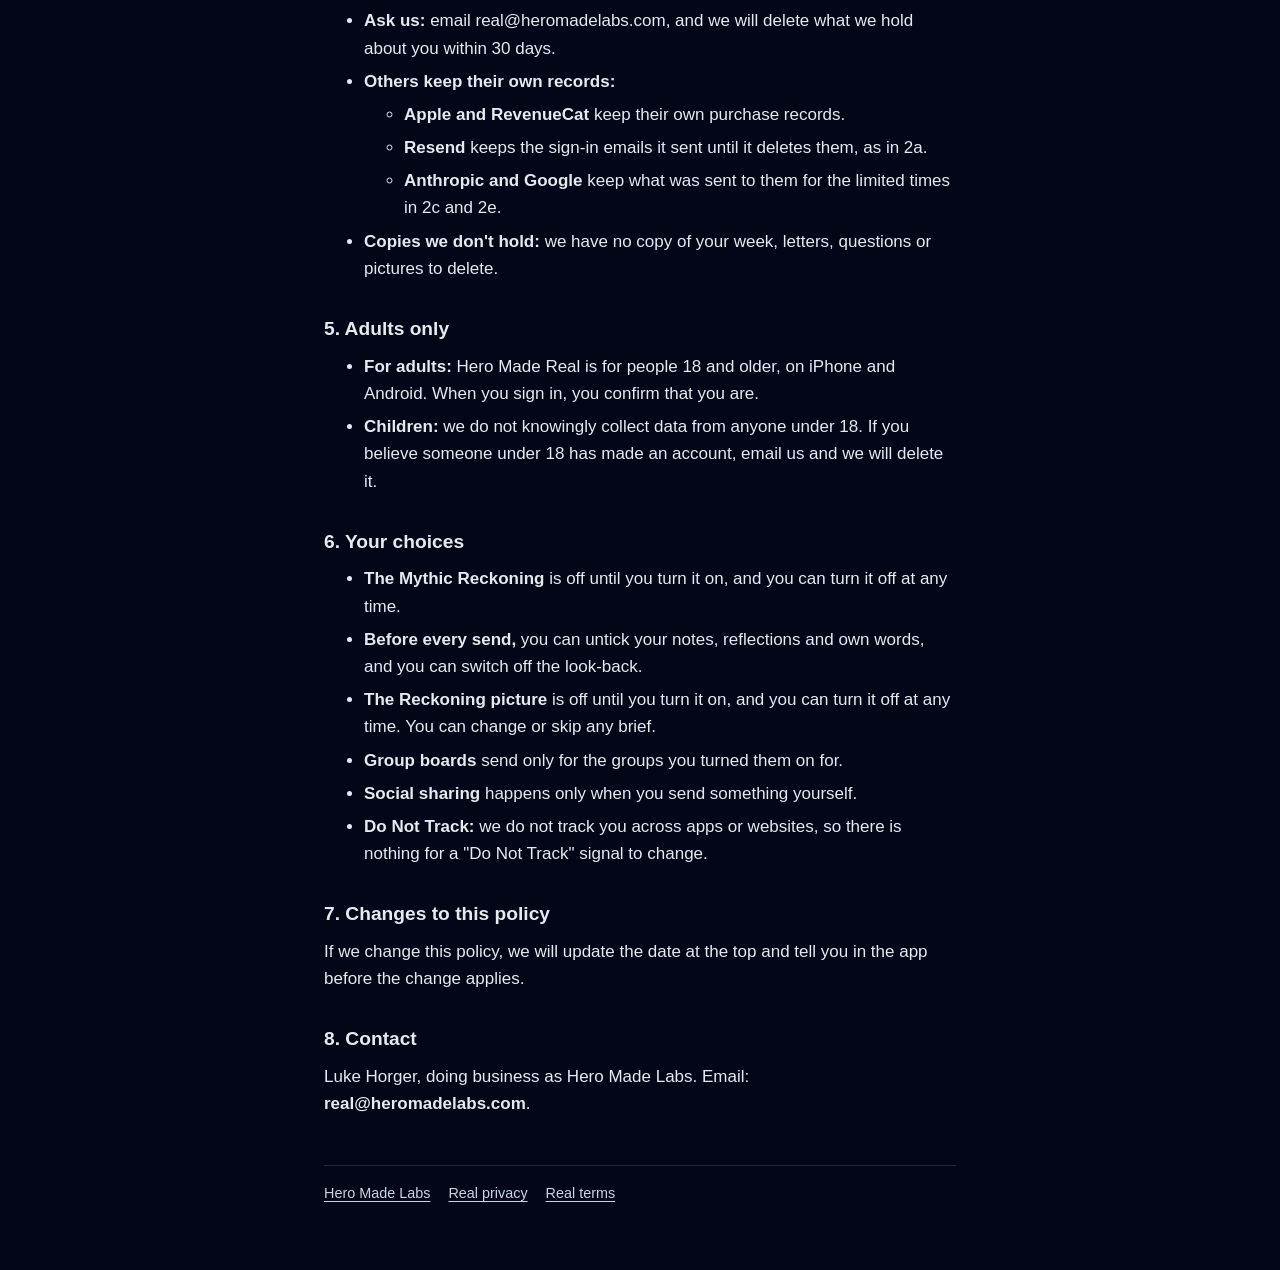
==== commit 420012da: "Real privacy: remove the alpha developer-share section (2g) until it is built Luke agreed (relayed b" ====
--- a/real/privacy/index.html
+++ b/real/privacy/index.html
@@ -12,7 +12,7 @@
 <main class="doc">
   <a class="brand" href="/"><img src="/assets/labs.svg" alt=""><span>Hero Made Labs</span></a>
   <h1>Hero Made Real: Privacy Policy</h1>
-  <p>Effective: 4 November 2026. Last updated: 4 November 2026.</p>
+  <p>Effective: 4 November 2026. Last updated: 6 November 2026.</p>
   <p>Luke Horger, doing business as Hero Made Labs ("we", "us") makes Hero Made Real, a game for iPhone and Android. Hero Made Labs LLC has been filed in Hawaii. Once the state approves it, the LLC takes over this policy, and we will tell you in the app. This policy says what the app keeps, what leaves your phone, who gets it, and how to have it deleted.</p>
   <p>Questions about this policy: <strong>real@heromadelabs.com</strong>.</p>
   <h2>1. Your game stays on your phone</h2>
@@ -226,16 +226,6 @@
   </li><li>
   <strong>On Android:</strong> the Android app sells nothing. It never contacts RevenueCat, and Google Play takes no payment for Hero
    Made Real.
-  </li></ul>
-  <h3>2g. During the founding alpha only: sharing a Reckoning with the developer</h3>
-  <ul><li>
-  <strong>The tick:</strong> while Hero Made Real is in its invited founding alpha, you may tick "Share this Reckoning with the
-   developer" for one week at a time. The tick is off every week until you set it, and you see exactly what will be shared.
-  </li><li>
-  <strong>What is shared:</strong> that week as you sent it, and the letter you got back, go to the developer, who may review them with
-   an AI assistant, Anthropic's Claude, with its model training switched off.
-  </li><li>
-  <strong>How long:</strong> a shared copy is kept no longer than 60 days, and every copy is deleted when the alpha ends.
   </li></ul>
   <h2>3. Who gets data, in one list</h2>
   <div class="table"><table><thead><tr><th>Who</th><th>What</th><th>Why</th></tr></thead><tbody>
@@ -246,7 +236,6 @@
   <tr><td>Google (the picture's AI)</td><td>the picture brief and your hero's look words, only when you tap to draw</td><td>to draw your picture</td></tr>
   <tr><td>RevenueCat</td><td>purchase history and your account id (iPhone only)</td><td>to run subscriptions</td></tr>
   <tr><td>Apple</td><td>your payment, through the App Store</td><td>to sell the plan</td></tr>
-  <tr><td>The developer, with Anthropic's Claude (founding alpha only)</td><td>a week and its letter, only if you tick to share that week (2g)</td><td>to improve the game during the alpha</td></tr>
   </tbody></table></div>
   <p><strong>Your internet address:</strong></p>
   <ul><li>
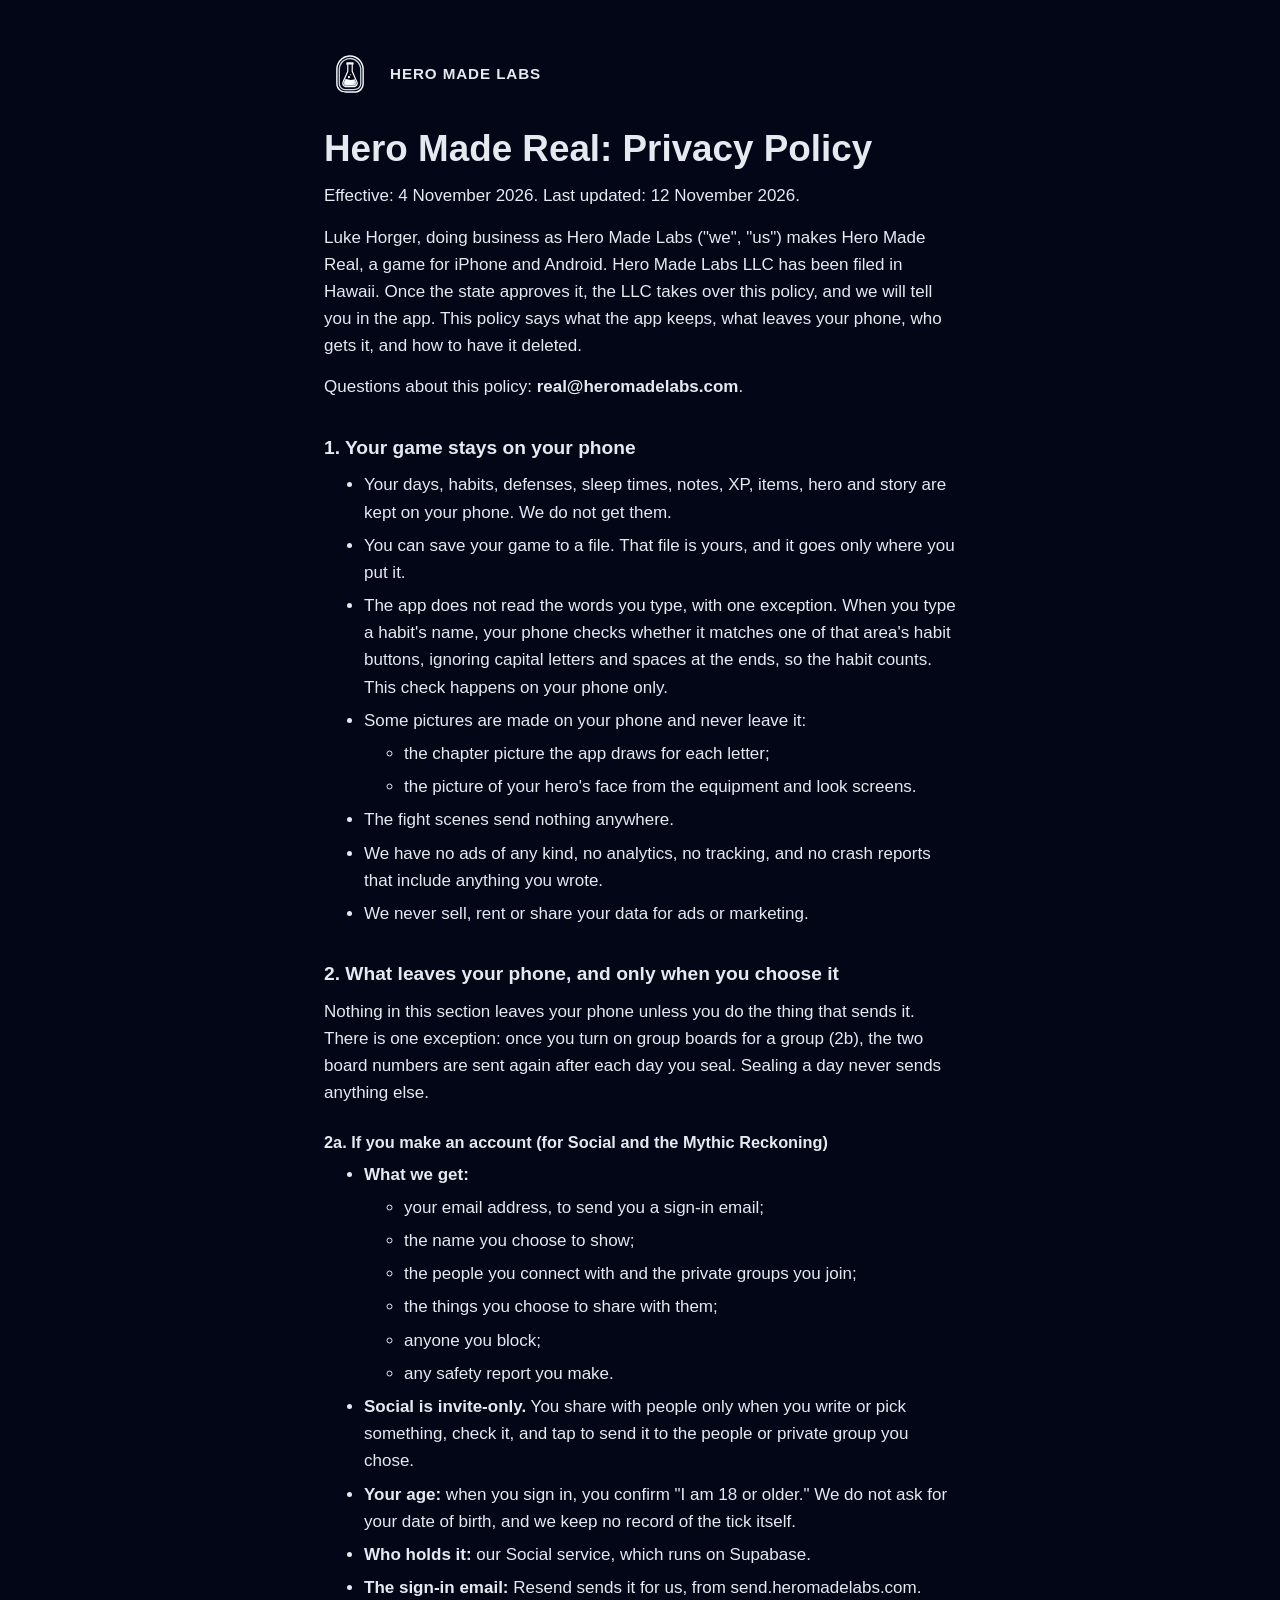
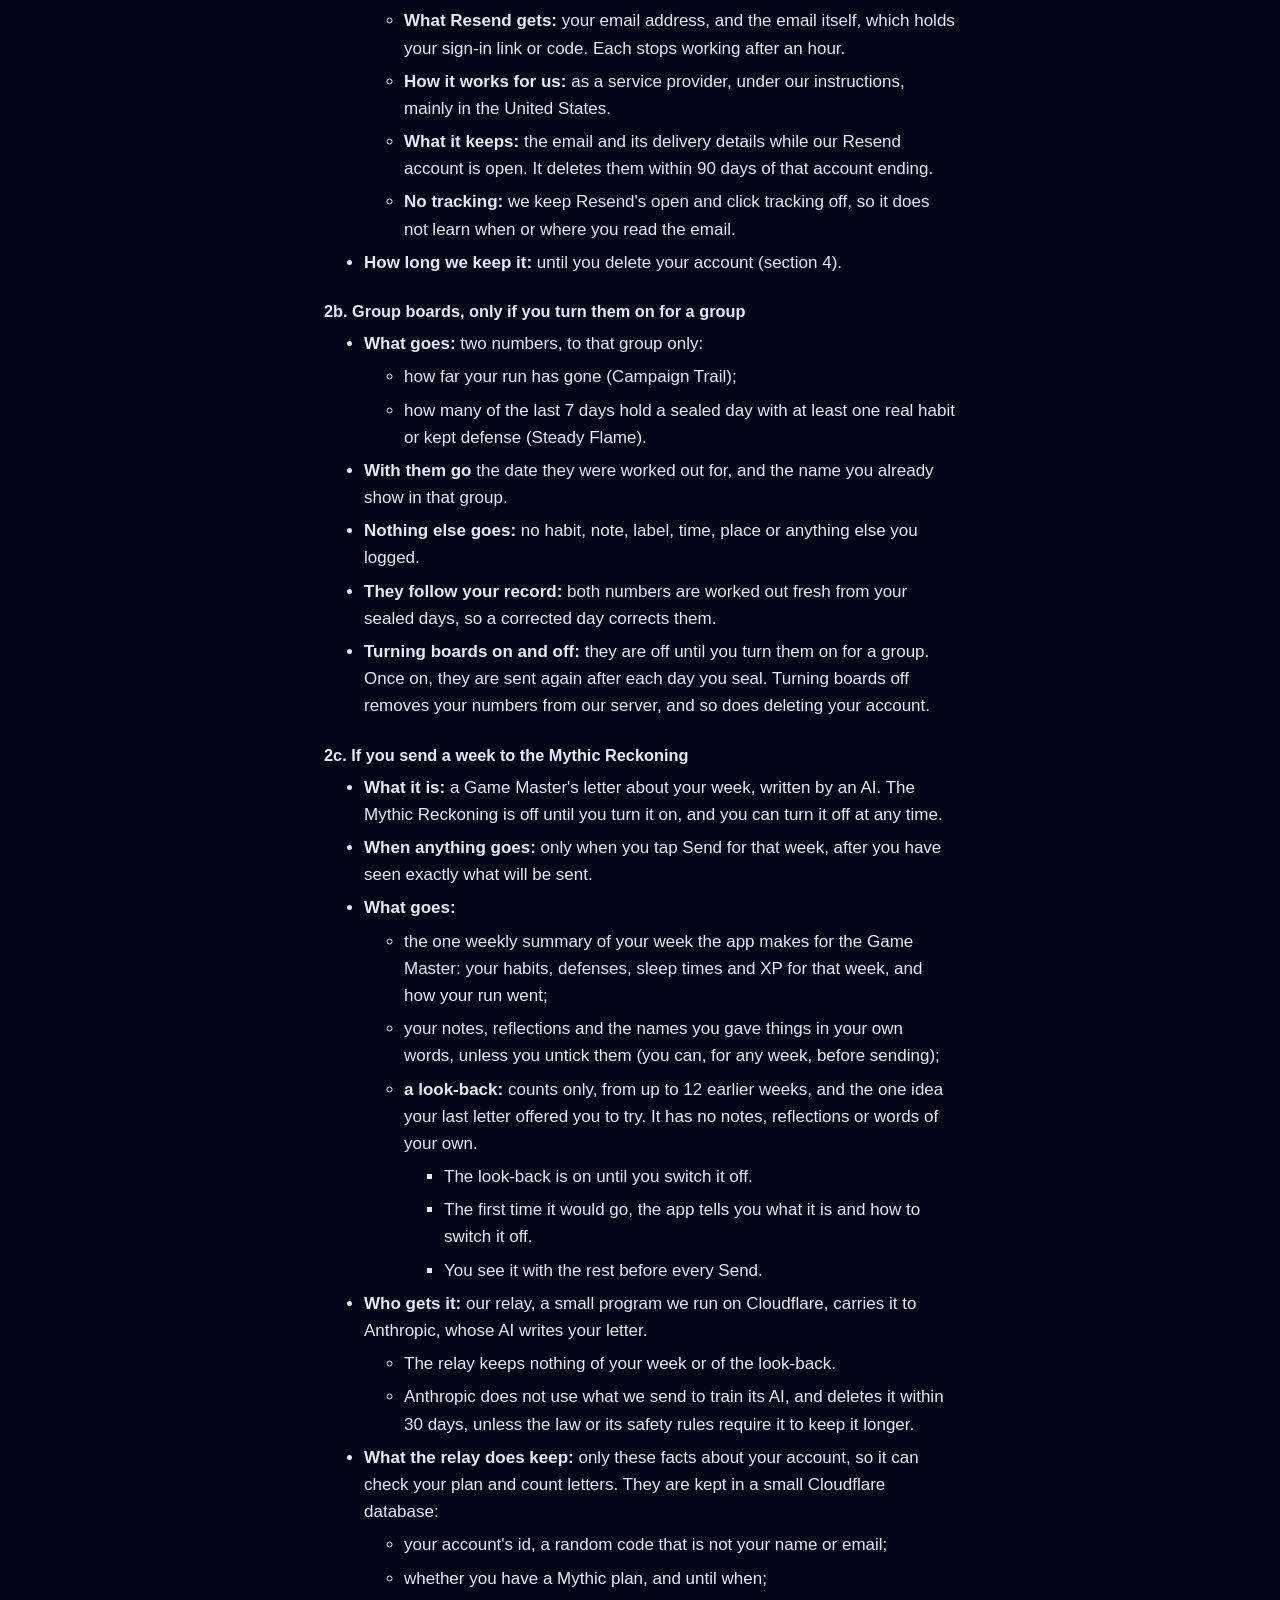
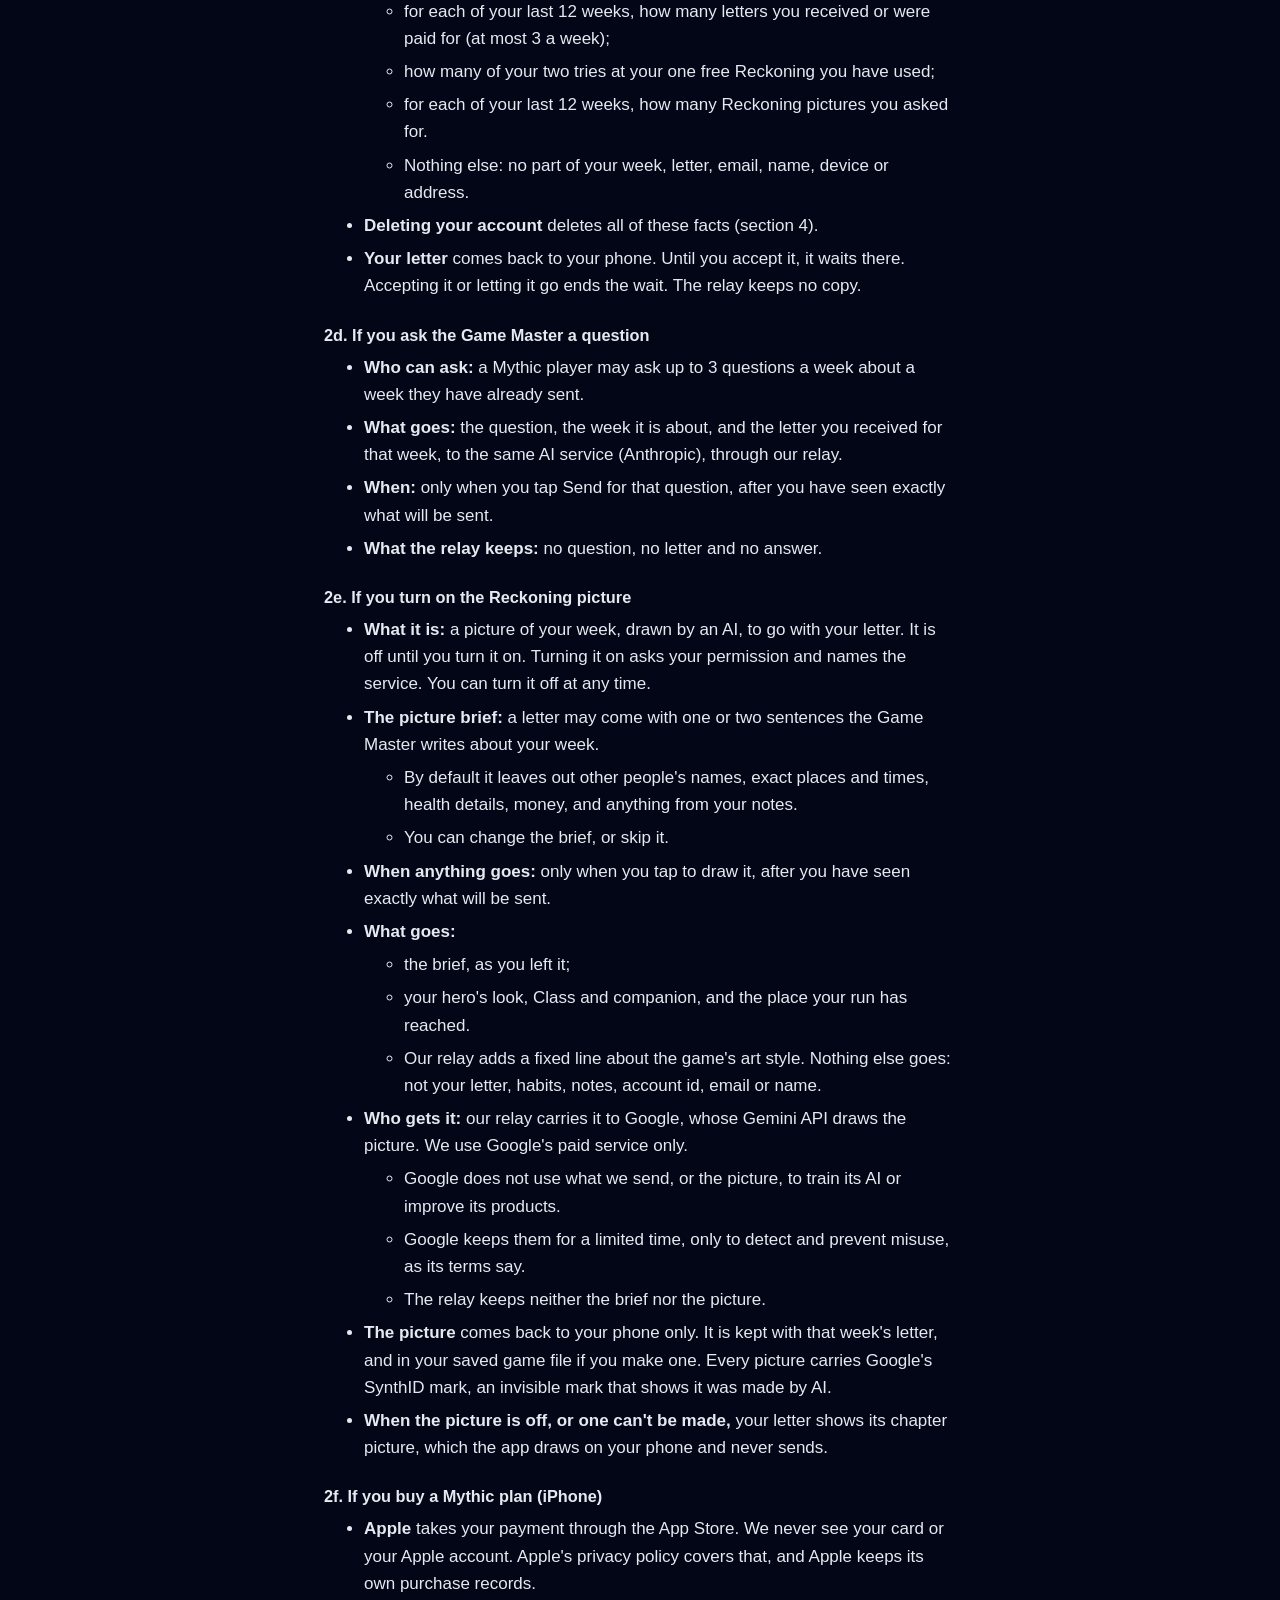
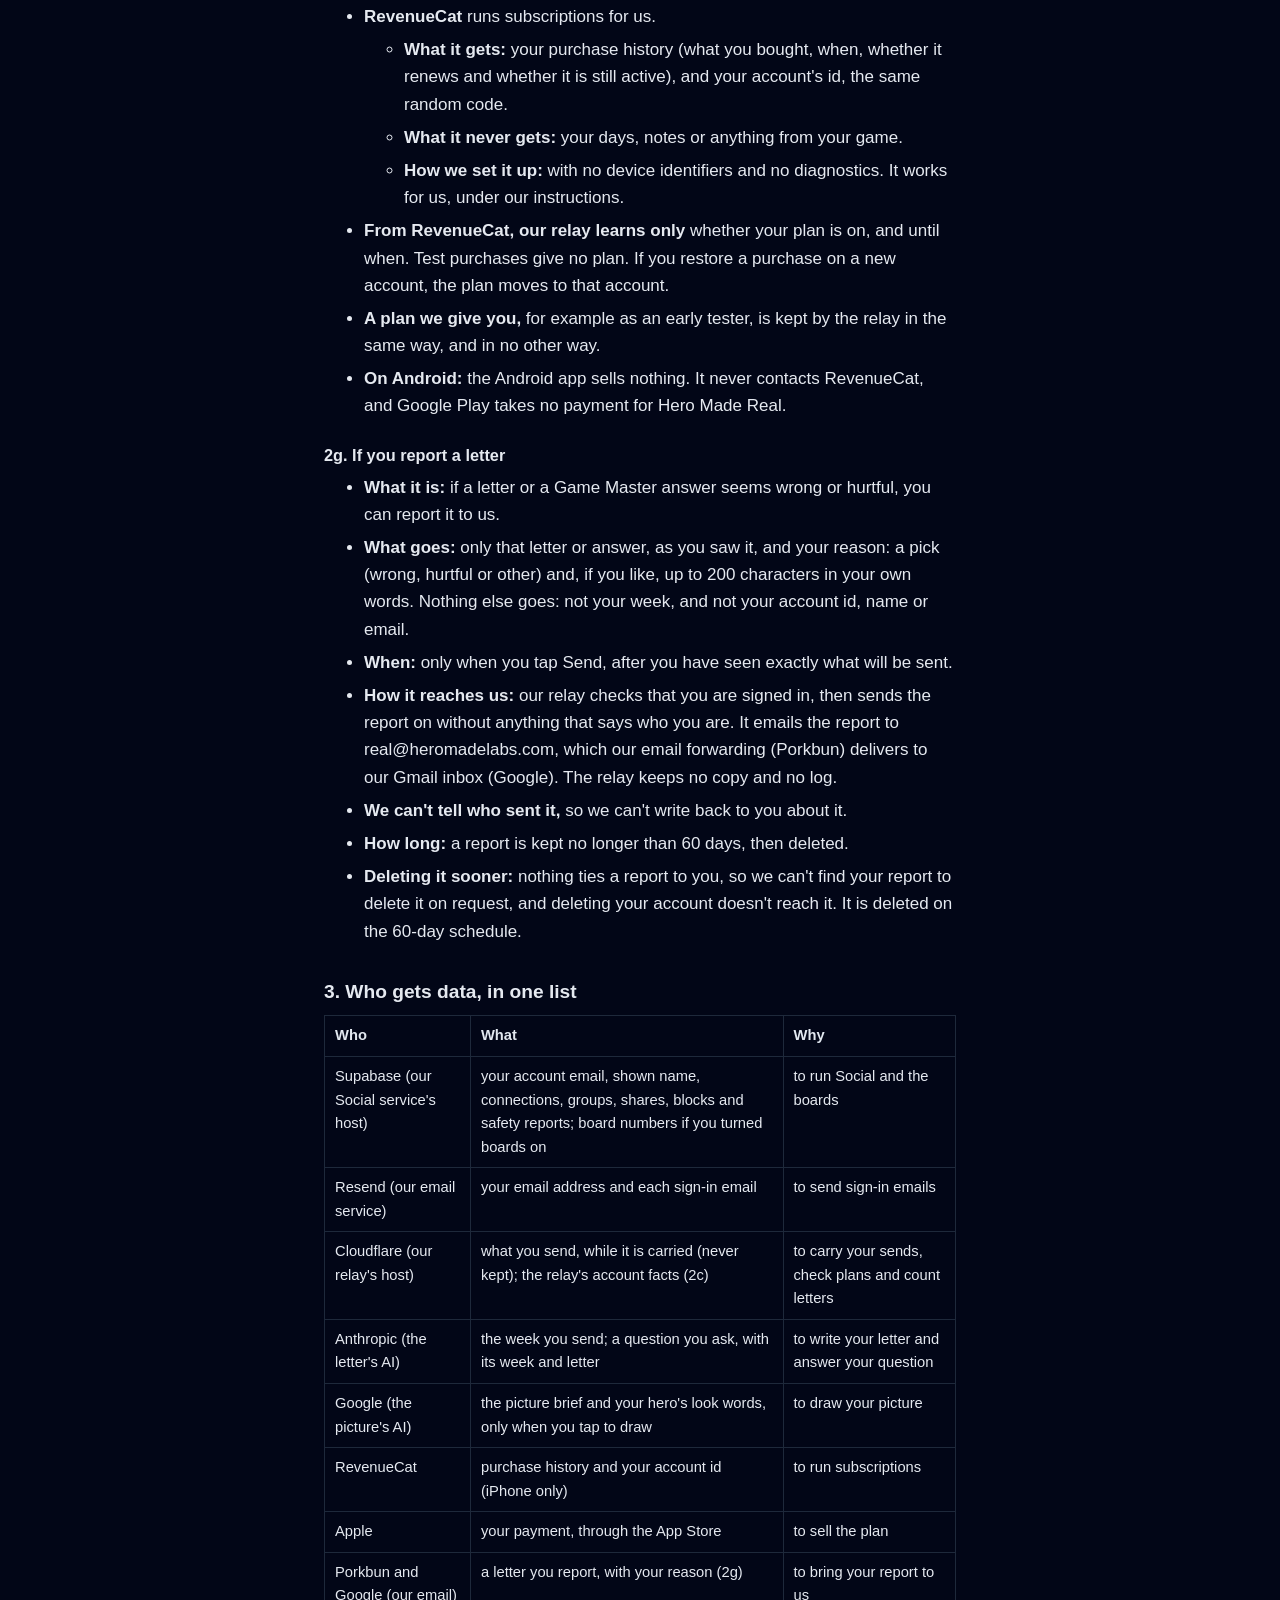
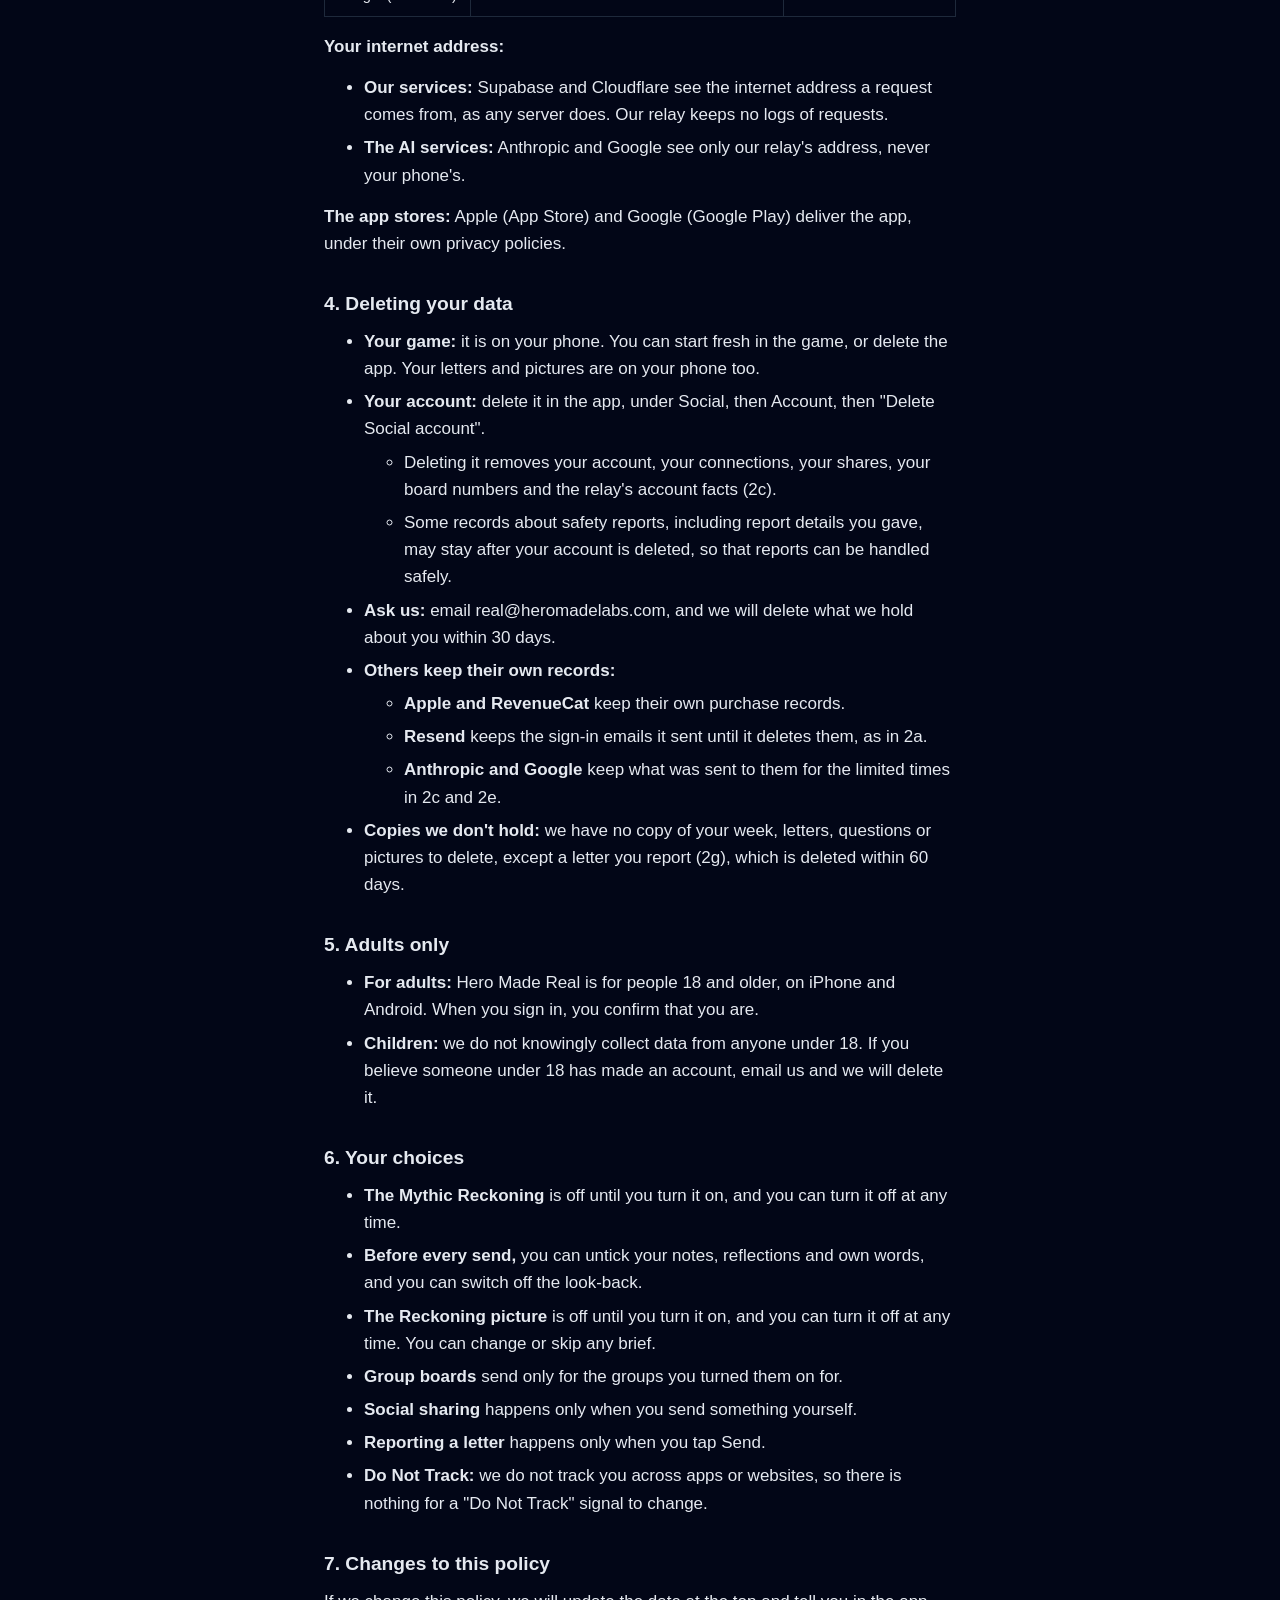
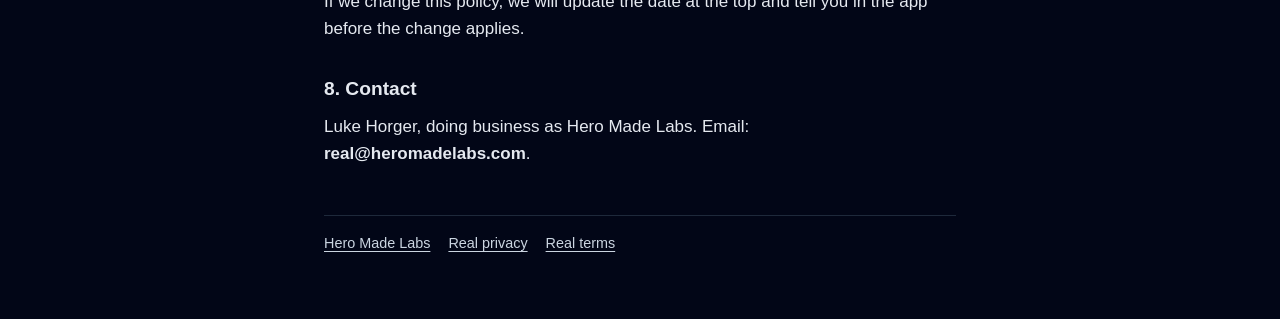
==== commit d6e2d4f2: "Real privacy: add 2g, reporting a letter (anonymous, kept no longer than 60 days) Luke's OK, 12 Nov " ====
--- a/real/privacy/index.html
+++ b/real/privacy/index.html
@@ -12,7 +12,7 @@
 <main class="doc">
   <a class="brand" href="/"><img src="/assets/labs.svg" alt=""><span>Hero Made Labs</span></a>
   <h1>Hero Made Real: Privacy Policy</h1>
-  <p>Effective: 4 November 2026. Last updated: 6 November 2026.</p>
+  <p>Effective: 4 November 2026. Last updated: 12 November 2026.</p>
   <p>Luke Horger, doing business as Hero Made Labs ("we", "us") makes Hero Made Real, a game for iPhone and Android. Hero Made Labs LLC has been filed in Hawaii. Once the state approves it, the LLC takes over this policy, and we will tell you in the app. This policy says what the app keeps, what leaves your phone, who gets it, and how to have it deleted.</p>
   <p>Questions about this policy: <strong>real@heromadelabs.com</strong>.</p>
   <h2>1. Your game stays on your phone</h2>
@@ -226,6 +226,27 @@
   </li><li>
   <strong>On Android:</strong> the Android app sells nothing. It never contacts RevenueCat, and Google Play takes no payment for Hero
    Made Real.
+  </li></ul>
+  <h3>2g. If you report a letter</h3>
+  <ul><li>
+  <strong>What it is:</strong> if a letter or a Game Master answer seems wrong or hurtful, you can report it to us.
+  </li><li>
+  <strong>What goes:</strong> only that letter or answer, as you saw it, and your reason: a pick (wrong, hurtful or other) and, if
+   you like, up to 200 characters in your own words. Nothing else goes: not your week, and not your account id, name or
+   email.
+  </li><li>
+  <strong>When:</strong> only when you tap Send, after you have seen exactly what will be sent.
+  </li><li>
+  <strong>How it reaches us:</strong> our relay checks that you are signed in, then sends the report on without anything that says
+   who you are. It emails the report to real@heromadelabs.com, which our email forwarding (Porkbun) delivers to our Gmail
+   inbox (Google). The relay keeps no copy and no log.
+  </li><li>
+  <strong>We can't tell who sent it,</strong> so we can't write back to you about it.
+  </li><li>
+  <strong>How long:</strong> a report is kept no longer than 60 days, then deleted.
+  </li><li>
+  <strong>Deleting it sooner:</strong> nothing ties a report to you, so we can't find your report to delete it on request, and
+   deleting your account doesn't reach it. It is deleted on the 60-day schedule.
   </li></ul>
   <h2>3. Who gets data, in one list</h2>
   <div class="table"><table><thead><tr><th>Who</th><th>What</th><th>Why</th></tr></thead><tbody>
@@ -236,6 +257,7 @@
   <tr><td>Google (the picture's AI)</td><td>the picture brief and your hero's look words, only when you tap to draw</td><td>to draw your picture</td></tr>
   <tr><td>RevenueCat</td><td>purchase history and your account id (iPhone only)</td><td>to run subscriptions</td></tr>
   <tr><td>Apple</td><td>your payment, through the App Store</td><td>to sell the plan</td></tr>
+  <tr><td>Porkbun and Google (our email)</td><td>a letter you report, with your reason (2g)</td><td>to bring your report to us</td></tr>
   </tbody></table></div>
   <p><strong>Your internet address:</strong></p>
   <ul><li>
@@ -270,7 +292,8 @@
   <strong>Anthropic and Google</strong> keep what was sent to them for the limited times in 2c and 2e.
   </li></ul>
   </li><li>
-  <strong>Copies we don't hold:</strong> we have no copy of your week, letters, questions or pictures to delete.
+  <strong>Copies we don't hold:</strong> we have no copy of your week, letters, questions or pictures to delete,
+   except a letter you report (2g), which is deleted within 60 days.
   </li></ul>
   <h2>5. Adults only</h2>
   <ul><li>
@@ -292,6 +315,8 @@
   <strong>Group boards</strong> send only for the groups you turned them on for.
   </li><li>
   <strong>Social sharing</strong> happens only when you send something yourself.
+  </li><li>
+  <strong>Reporting a letter</strong> happens only when you tap Send.
   </li><li>
   <strong>Do Not Track:</strong> we do not track you across apps or websites, so there is nothing for a "Do Not Track" signal to
    change.
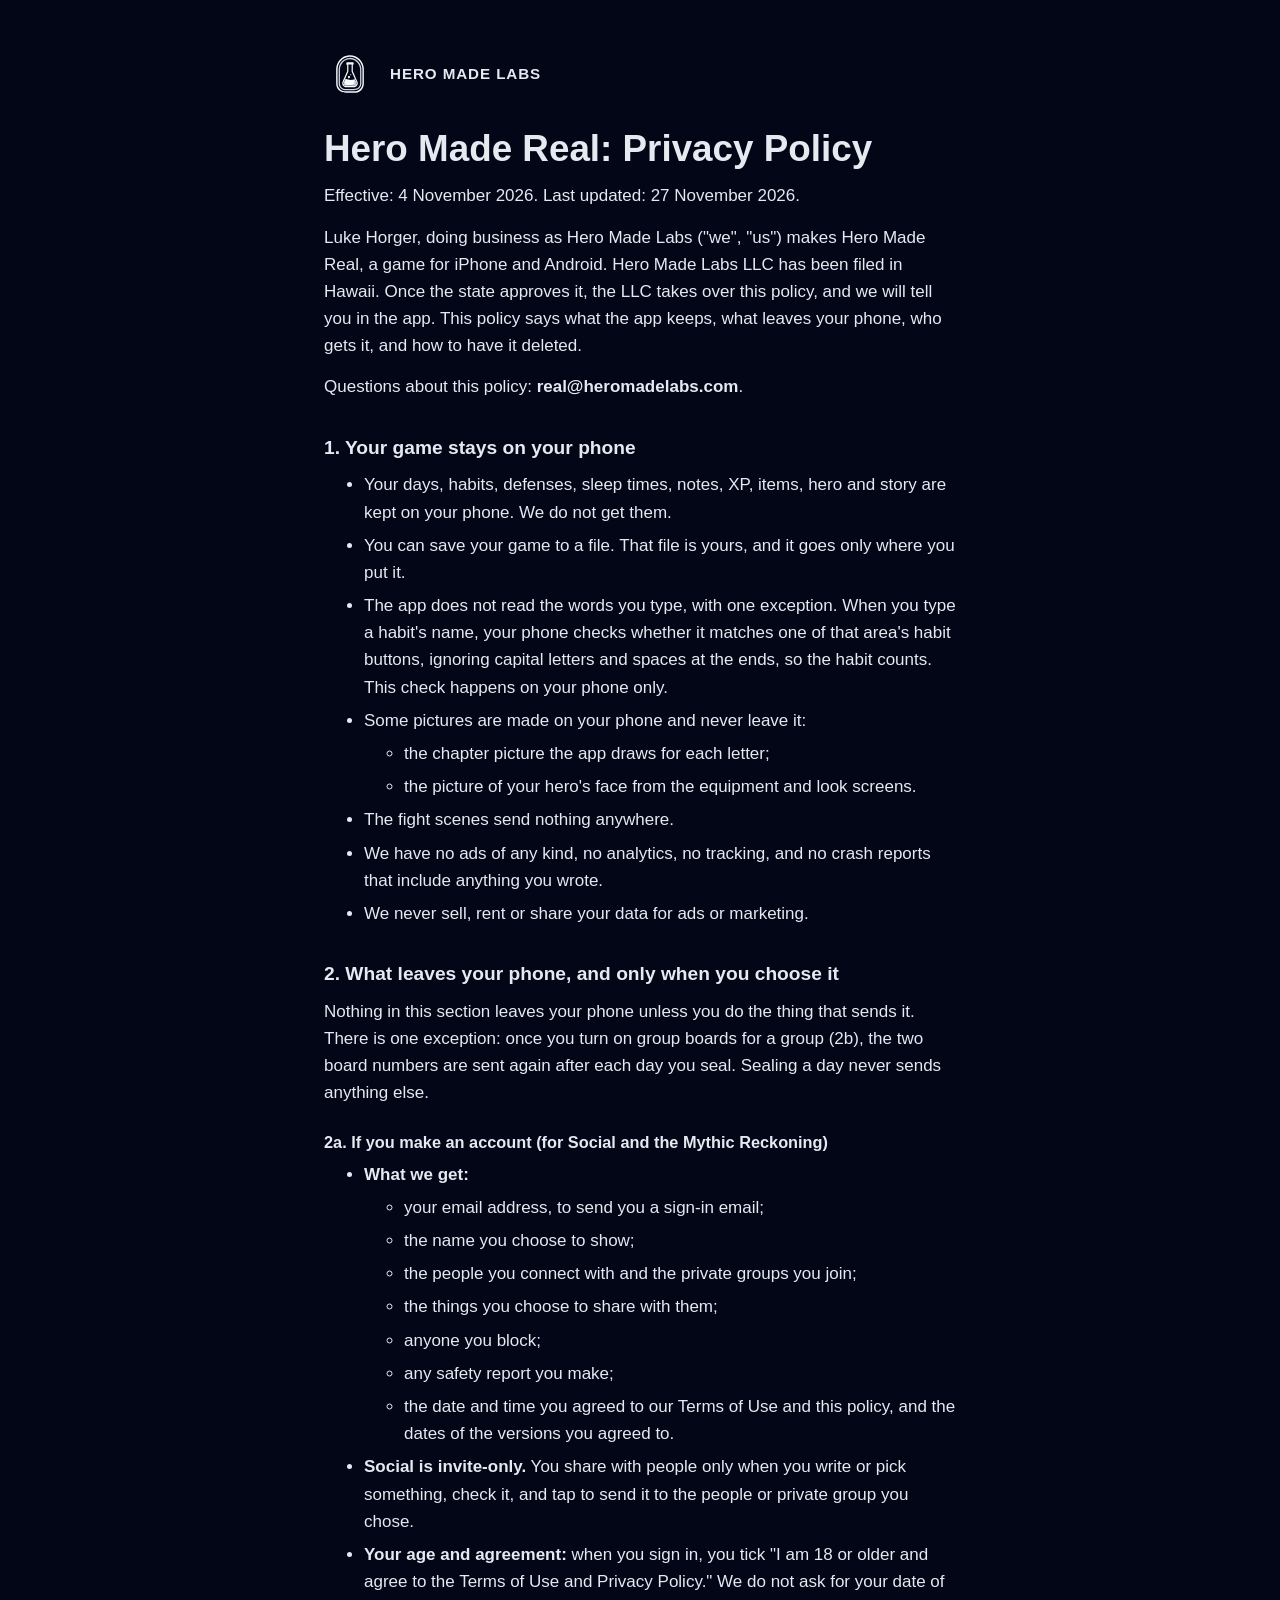
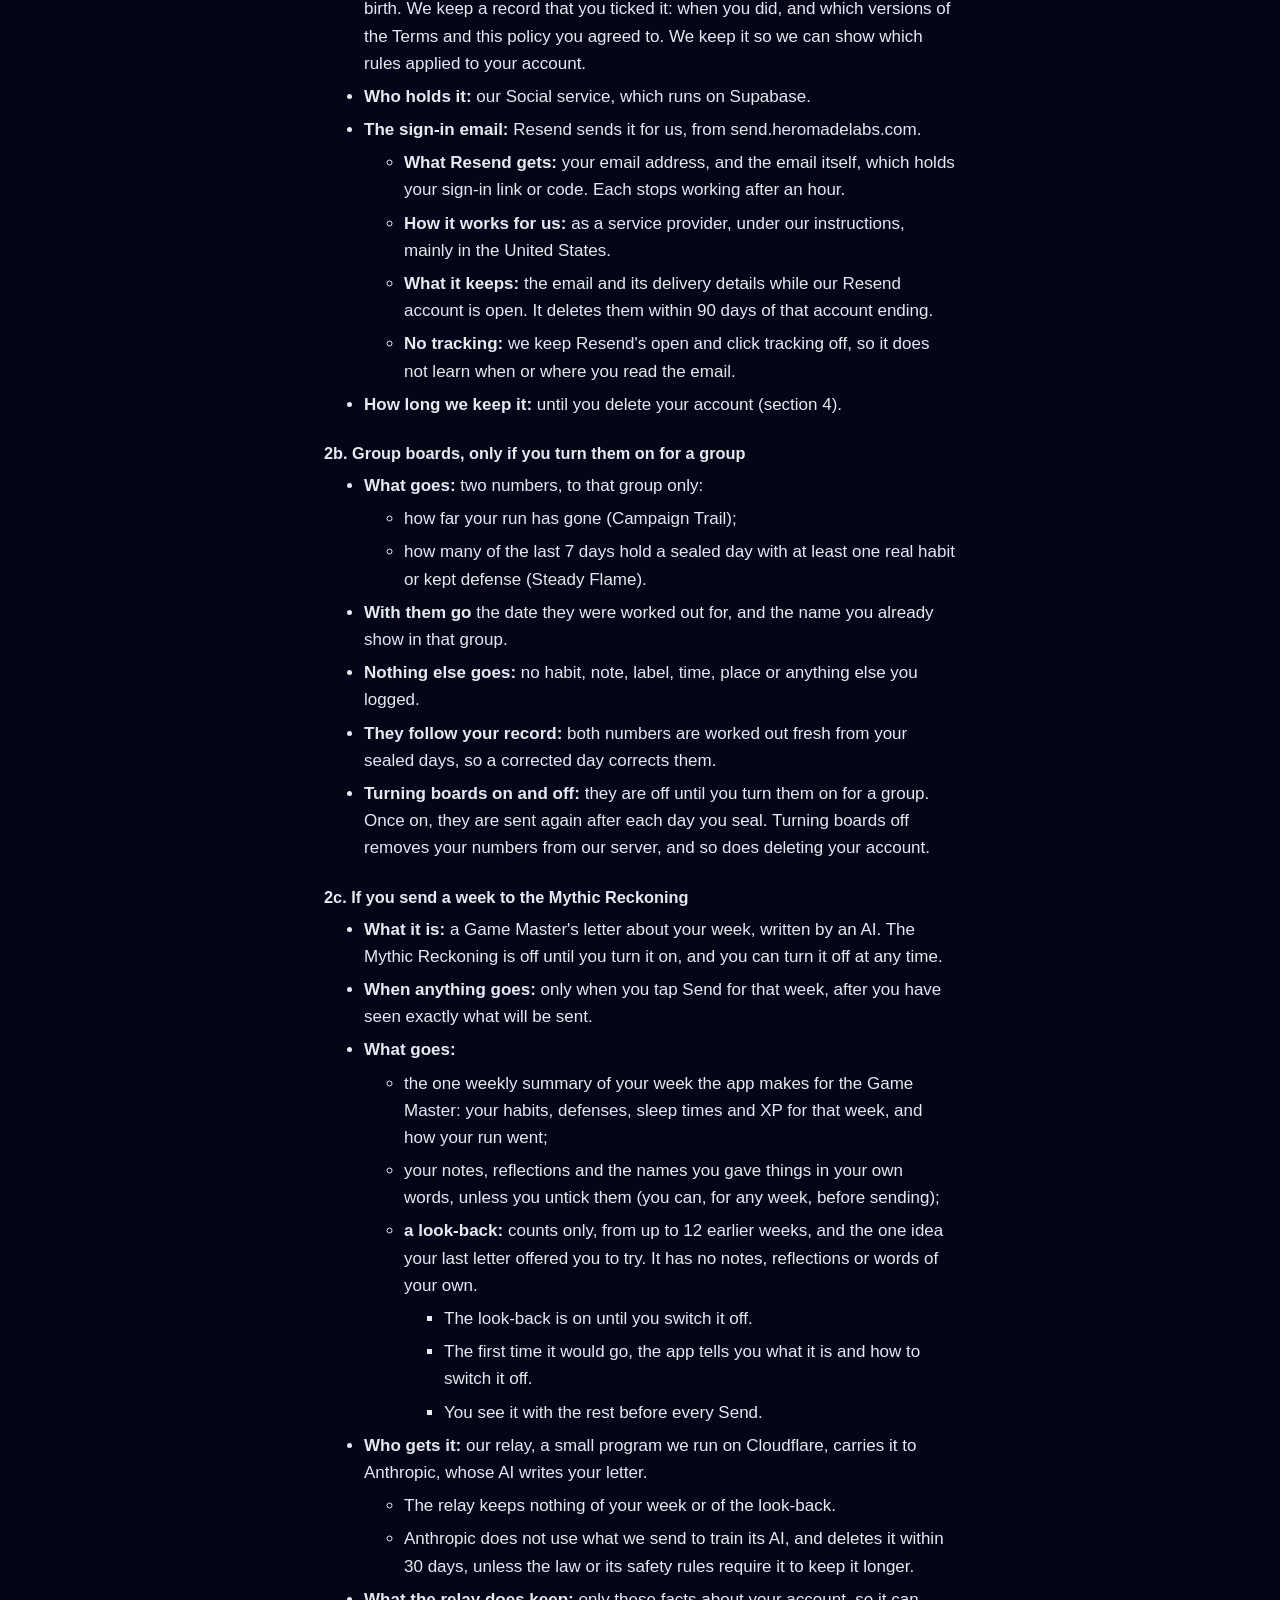
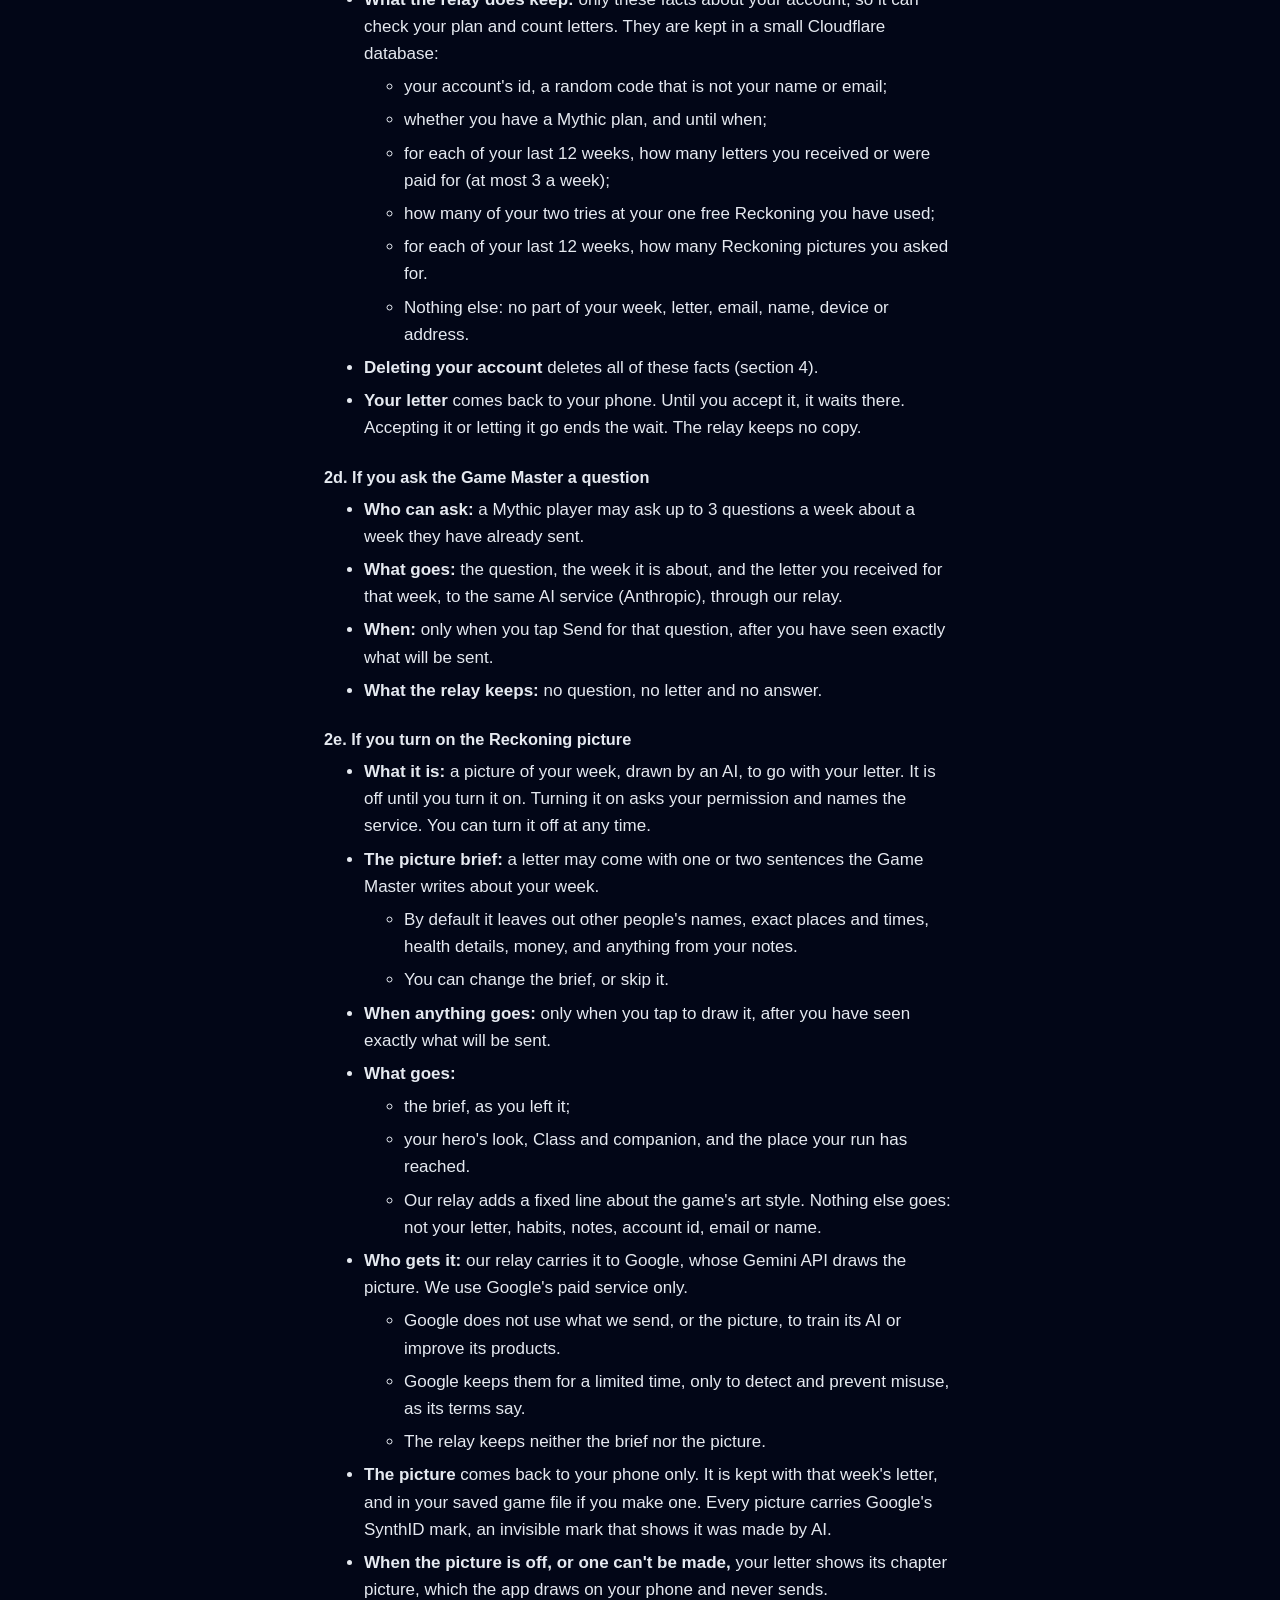
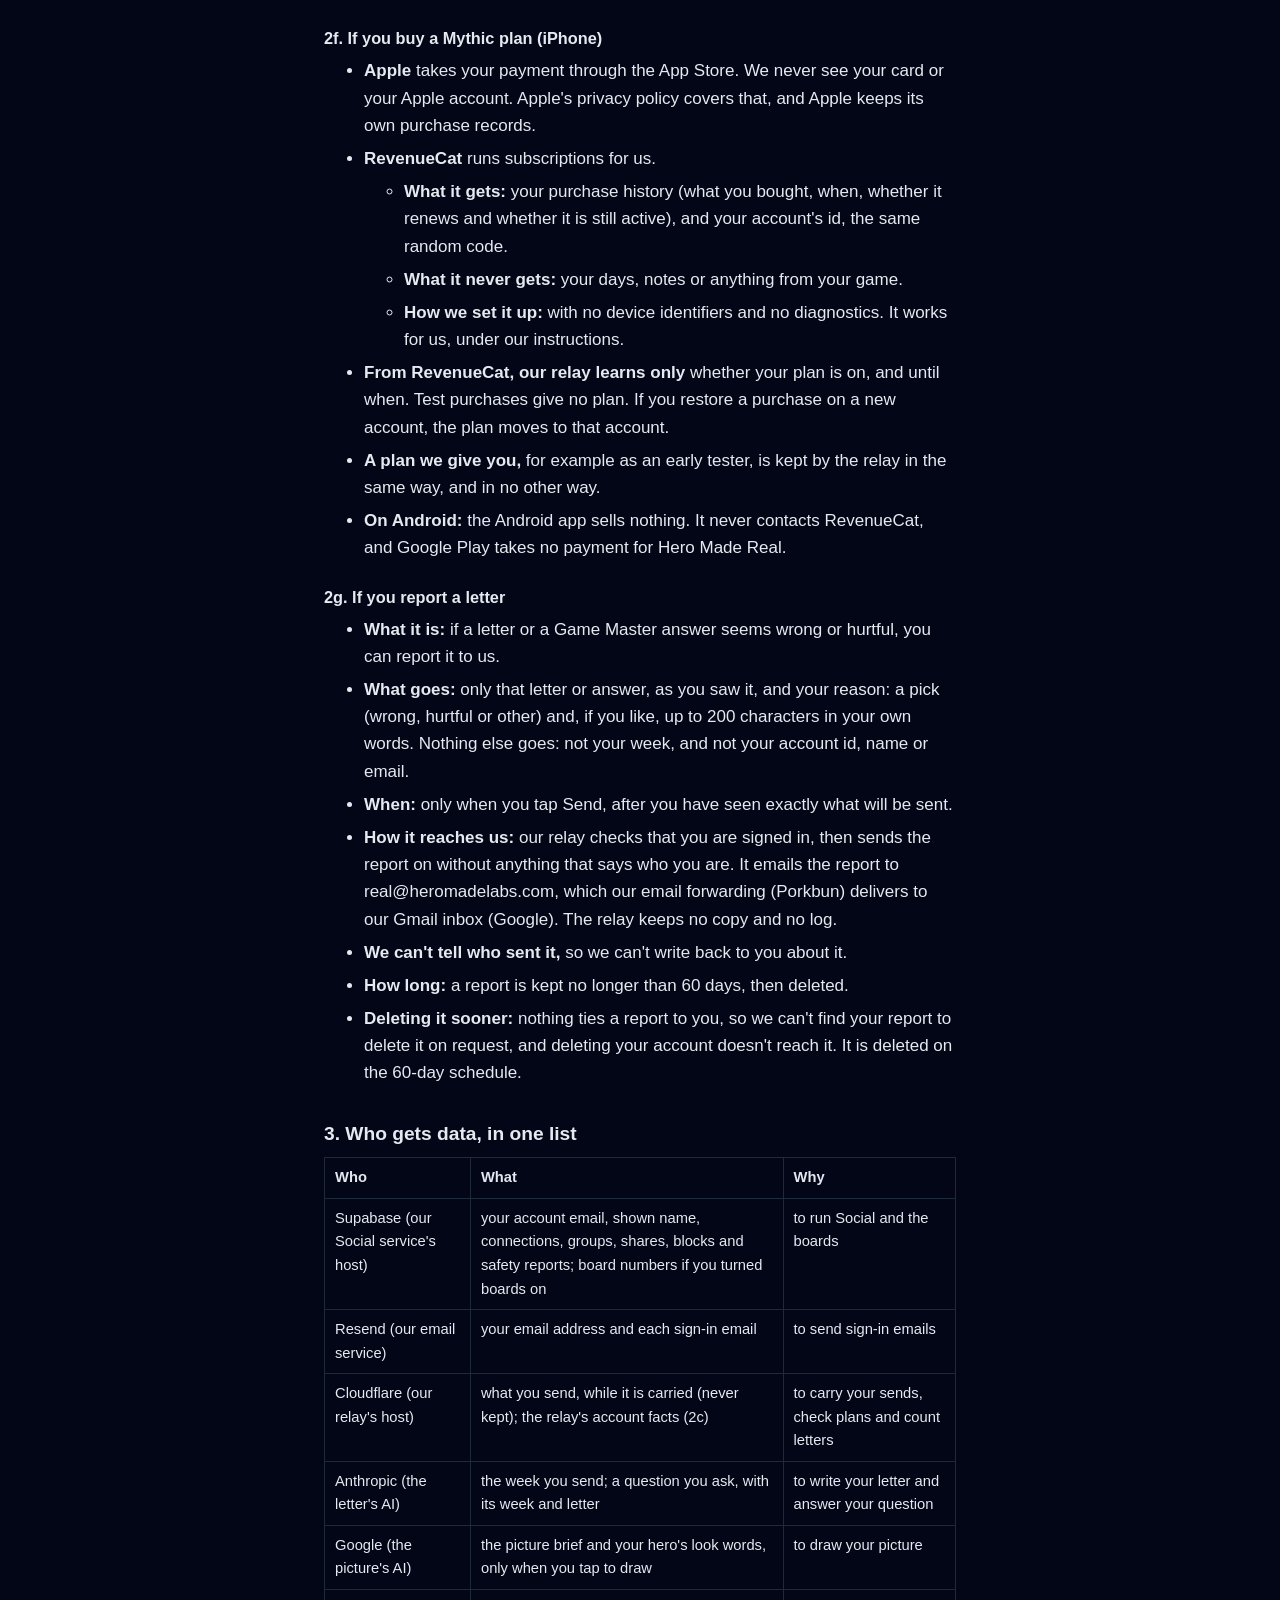
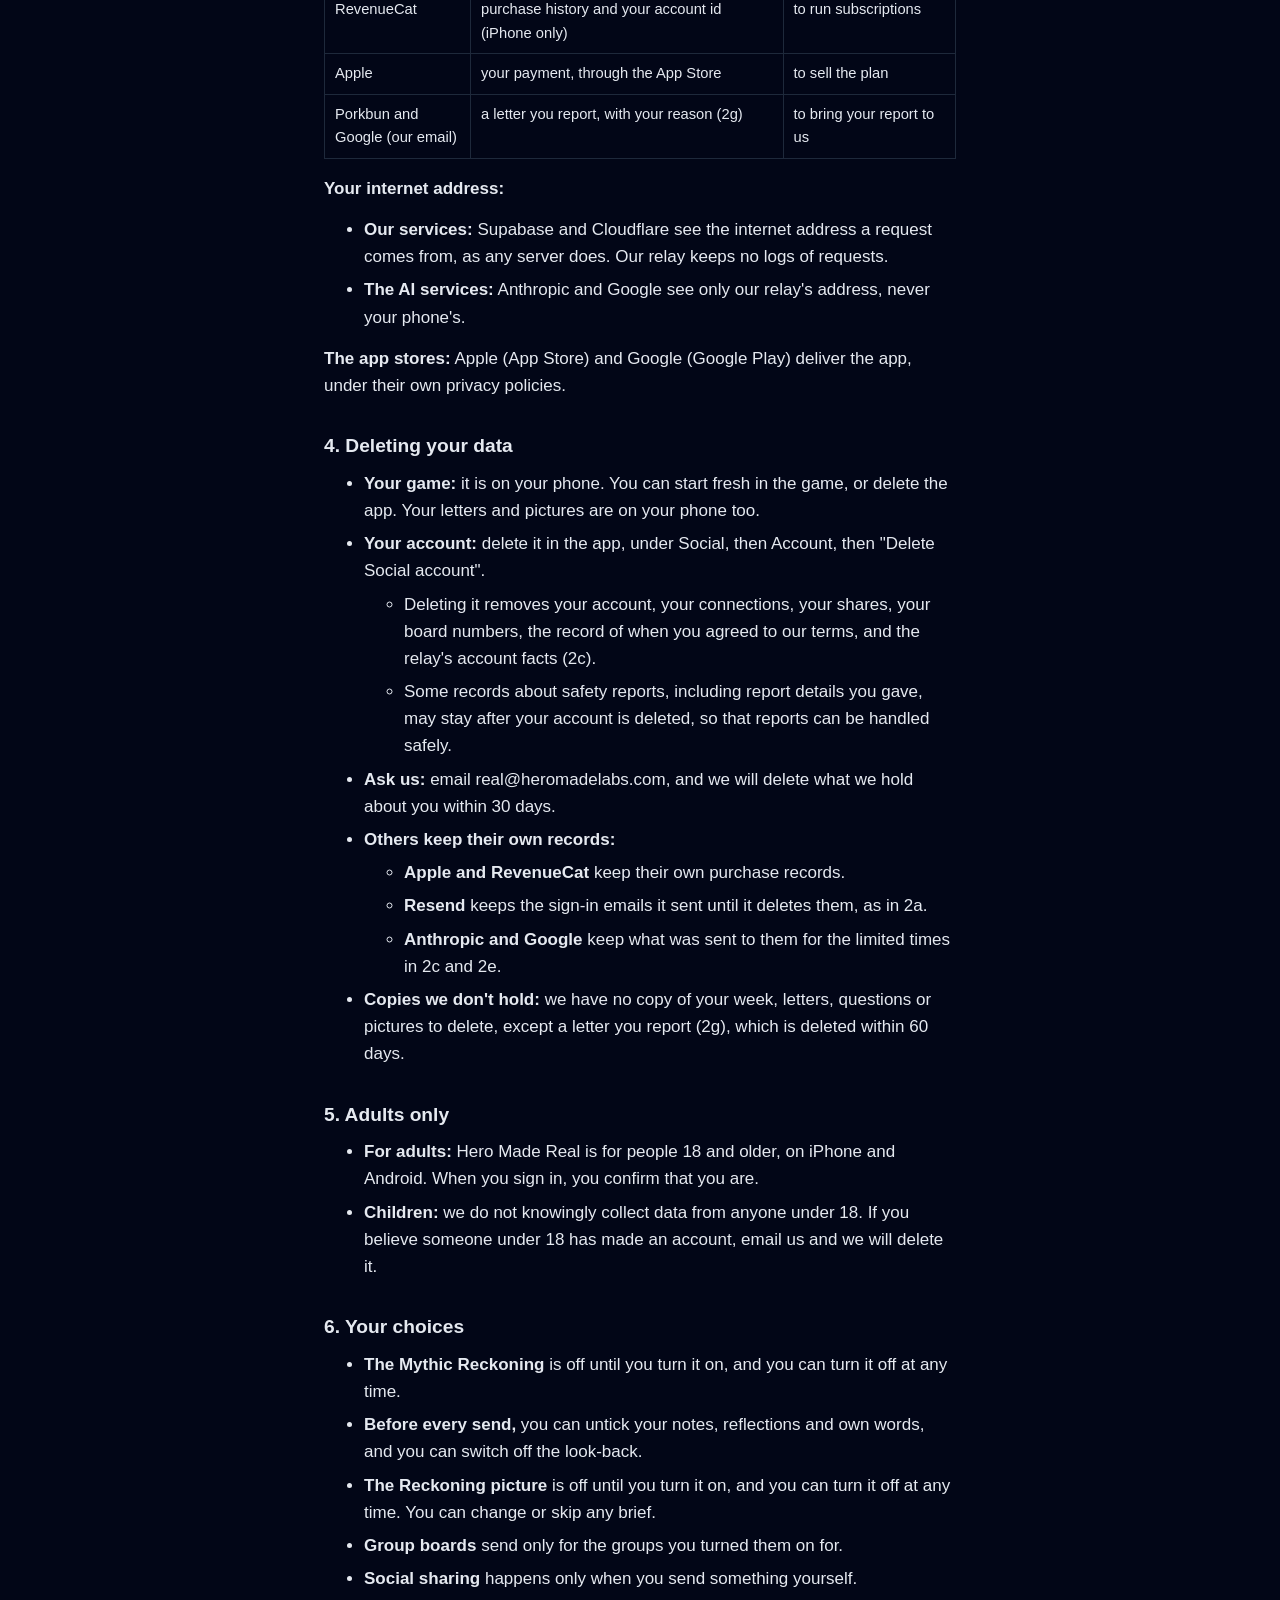
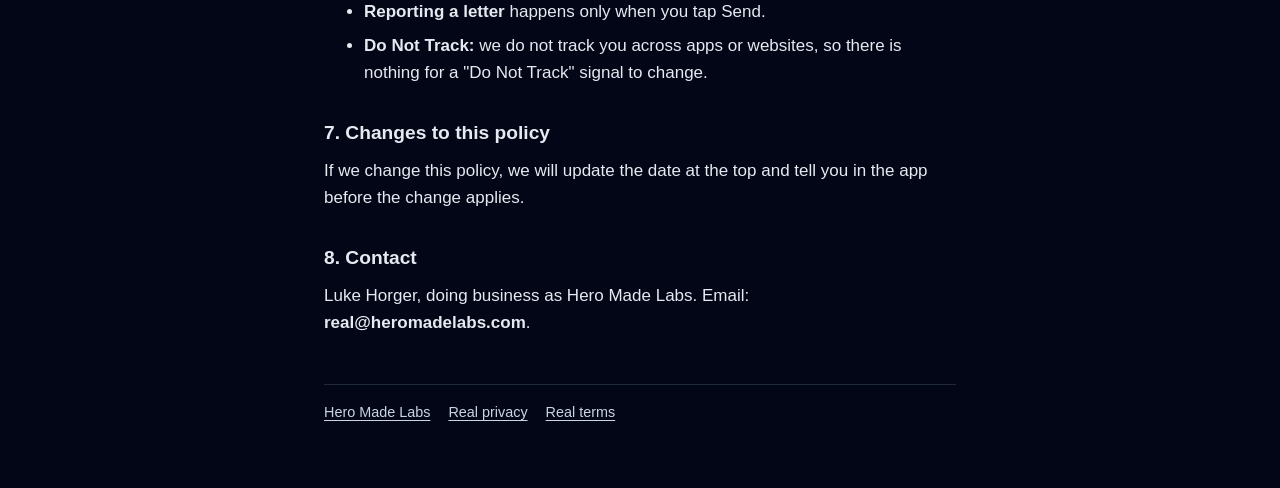
==== commit 624d8aa3: "Real privacy: record of the terms tick (2a, 4); last updated 27 November 2026 Luke's yes, 27 Nov 202" ====
--- a/real/privacy/index.html
+++ b/real/privacy/index.html
@@ -12,7 +12,7 @@
 <main class="doc">
   <a class="brand" href="/"><img src="/assets/labs.svg" alt=""><span>Hero Made Labs</span></a>
   <h1>Hero Made Real: Privacy Policy</h1>
-  <p>Effective: 4 November 2026. Last updated: 12 November 2026.</p>
+  <p>Effective: 4 November 2026. Last updated: 27 November 2026.</p>
   <p>Luke Horger, doing business as Hero Made Labs ("we", "us") makes Hero Made Real, a game for iPhone and Android. Hero Made Labs LLC has been filed in Hawaii. Once the state approves it, the LLC takes over this policy, and we will tell you in the app. This policy says what the app keeps, what leaves your phone, who gets it, and how to have it deleted.</p>
   <p>Questions about this policy: <strong>real@heromadelabs.com</strong>.</p>
   <h2>1. Your game stays on your phone</h2>
@@ -54,14 +54,17 @@
   </li><li>
   anyone you block;
   </li><li>
-  any safety report you make.
+  any safety report you make;
+  </li><li>
+  the date and time you agreed to our Terms of Use and this policy, and the dates of the versions you agreed to.
   </li></ul>
   </li><li>
   <strong>Social is invite-only.</strong> You share with people only when you write or pick something, check it, and tap to send it
    to the people or private group you chose.
   </li><li>
-  <strong>Your age:</strong> when you sign in, you confirm "I am 18 or older." We do not ask for your date of birth, and we keep no
-   record of the tick itself.
+  <strong>Your age and agreement:</strong> when you sign in, you tick "I am 18 or older and agree to the Terms of Use and Privacy Policy."
+   We do not ask for your date of birth. We keep a record that you ticked it: when you did, and which versions of the Terms
+   and this policy you agreed to. We keep it so we can show which rules applied to your account.
   </li><li>
   <strong>Who holds it:</strong> our Social service, which runs on Supabase.
   </li><li>
@@ -274,8 +277,8 @@
   </li><li>
   <strong>Your account:</strong> delete it in the app, under Social, then Account, then "Delete Social account".
   <ul><li>
-  Deleting it removes your account, your connections, your shares, your board numbers and the relay's account facts
-   (2c).
+  Deleting it removes your account, your connections, your shares, your board numbers, the record of when you agreed to our
+   terms, and the relay's account facts (2c).
   </li><li>
   Some records about safety reports, including report details you gave, may stay after your account is deleted, so
    that reports can be handled safely.
